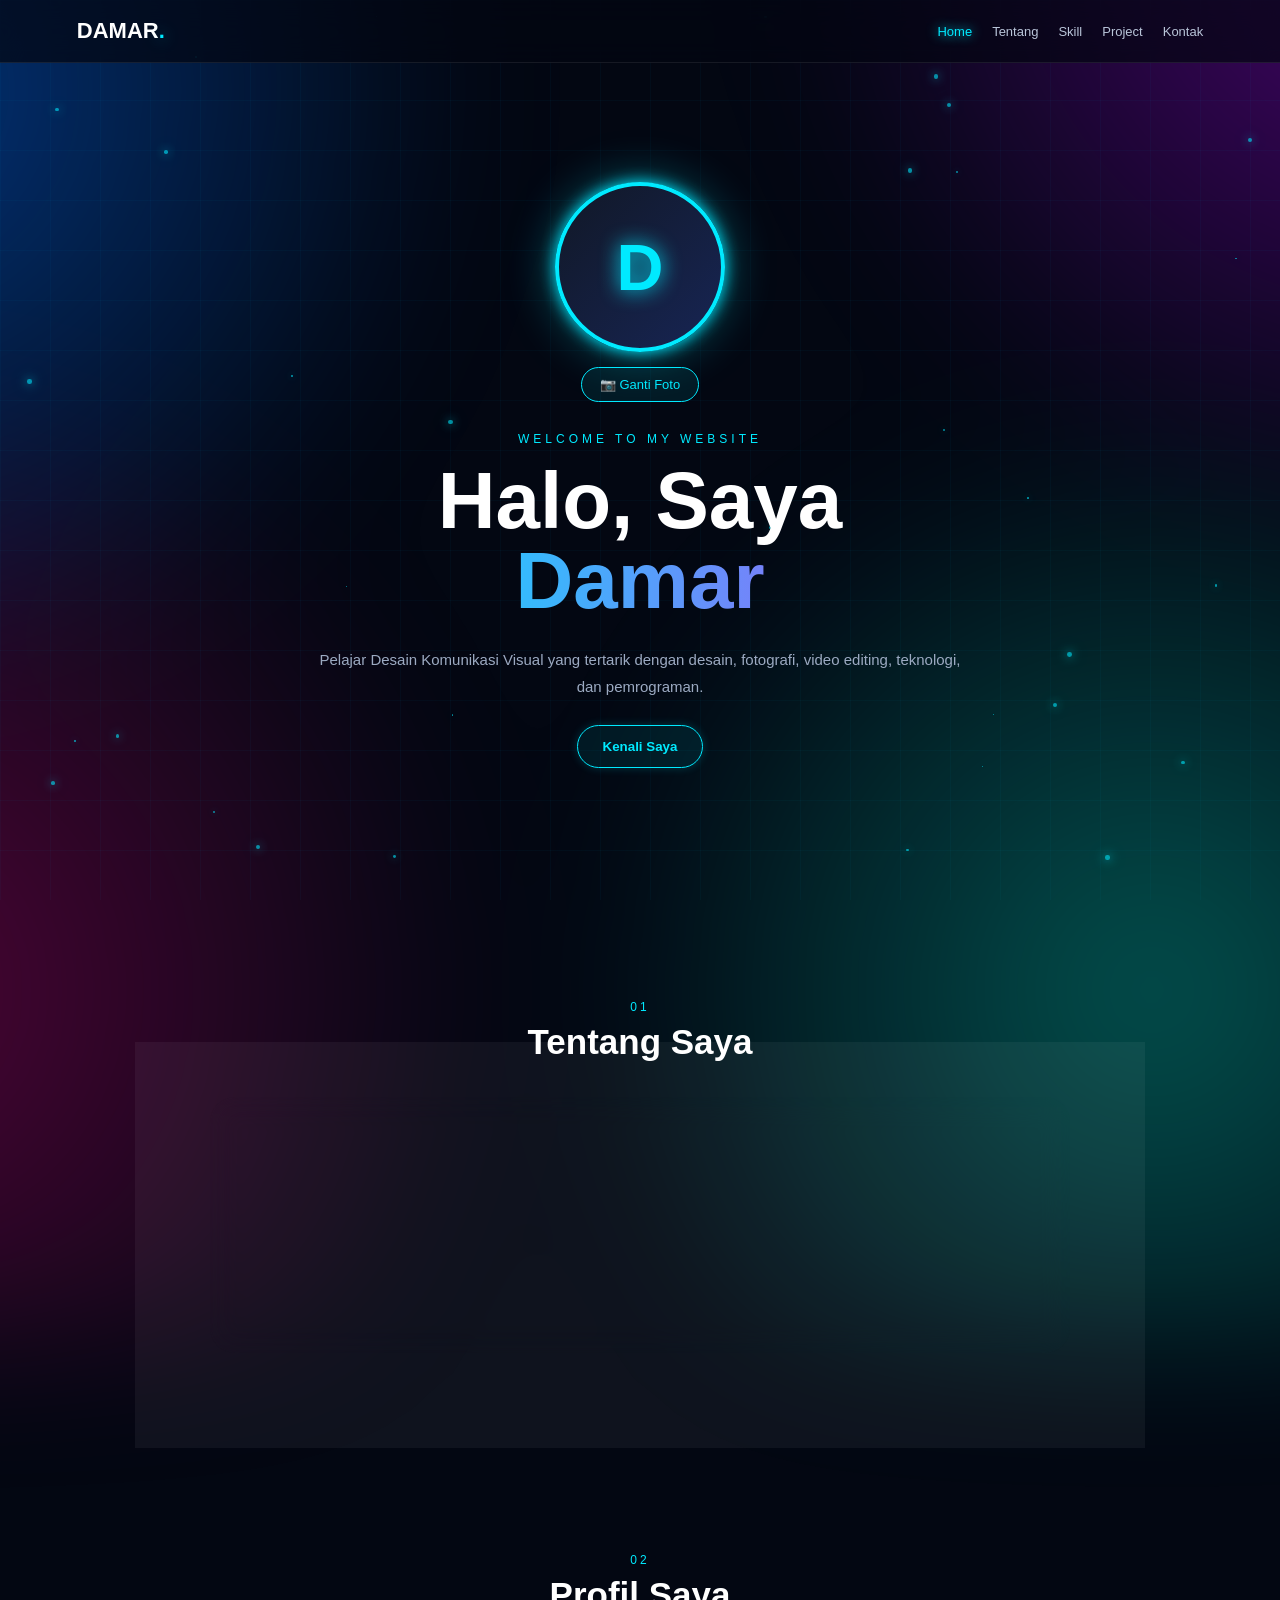
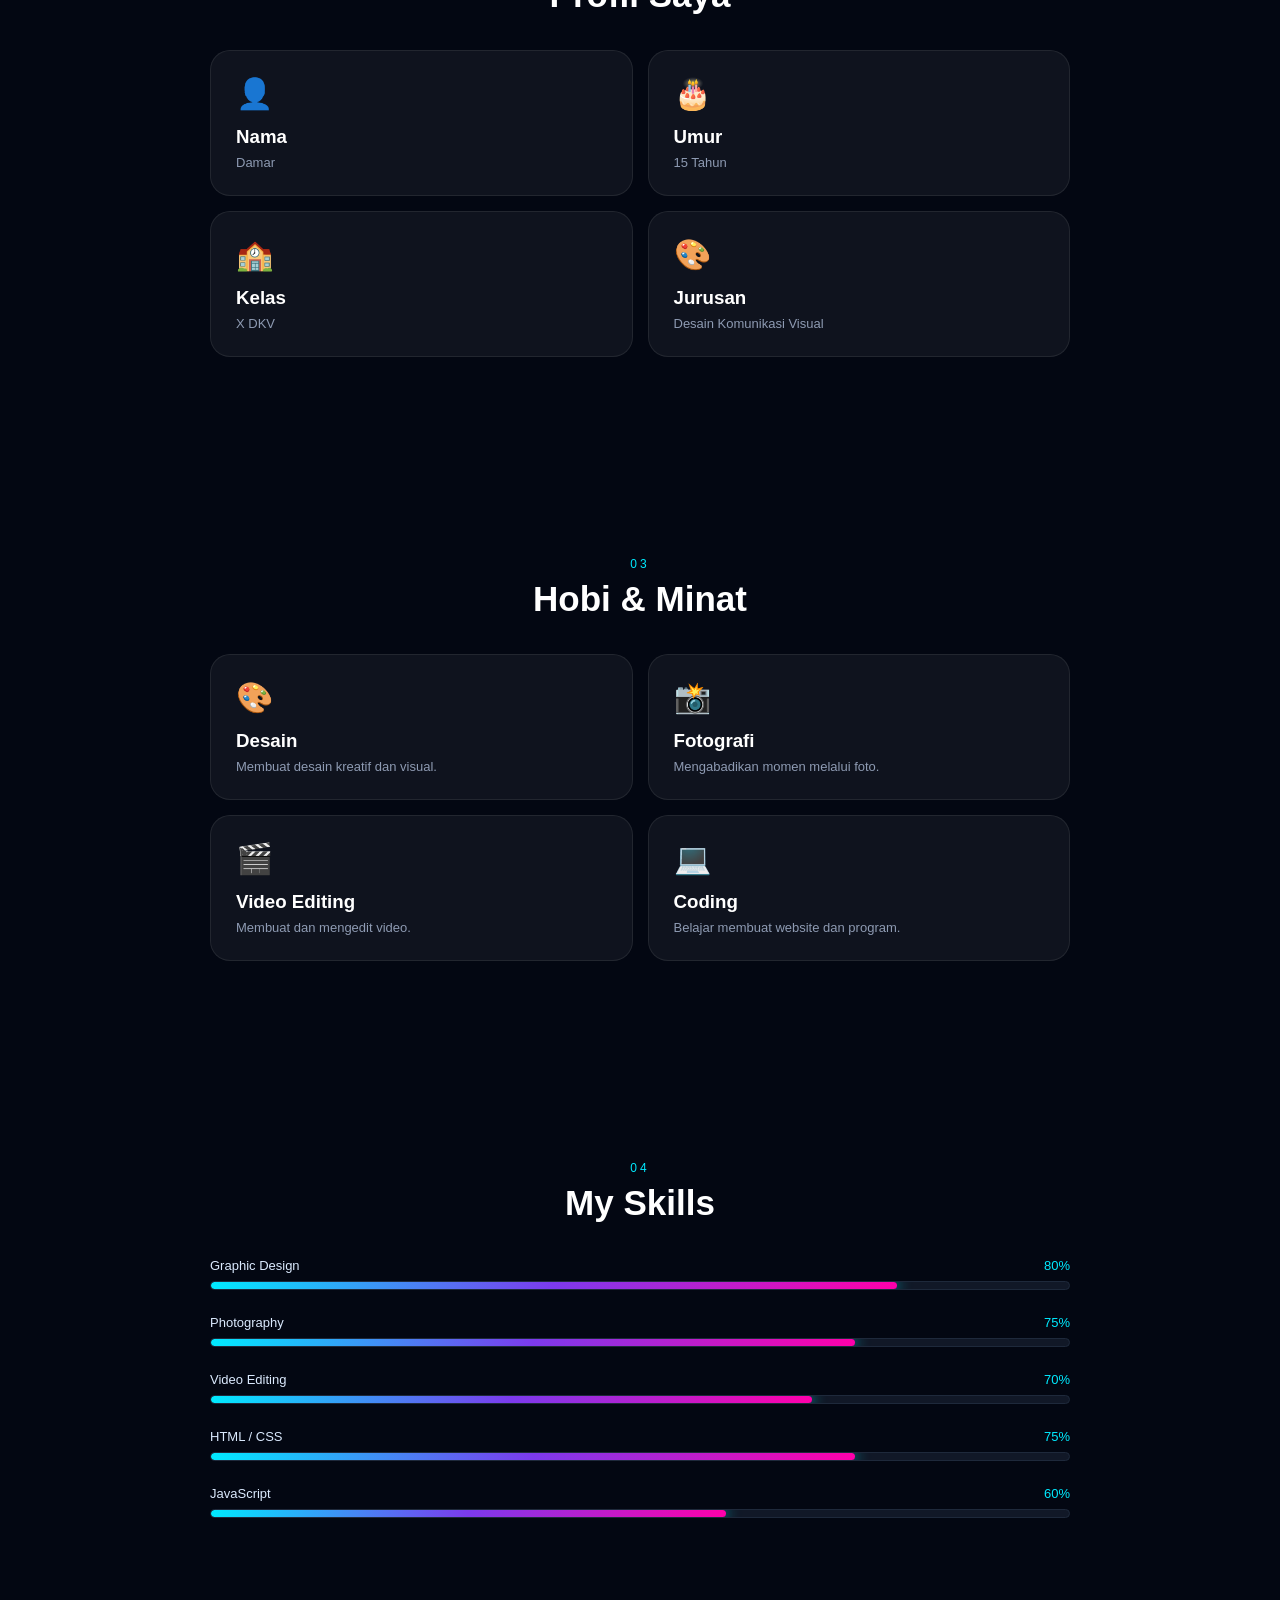
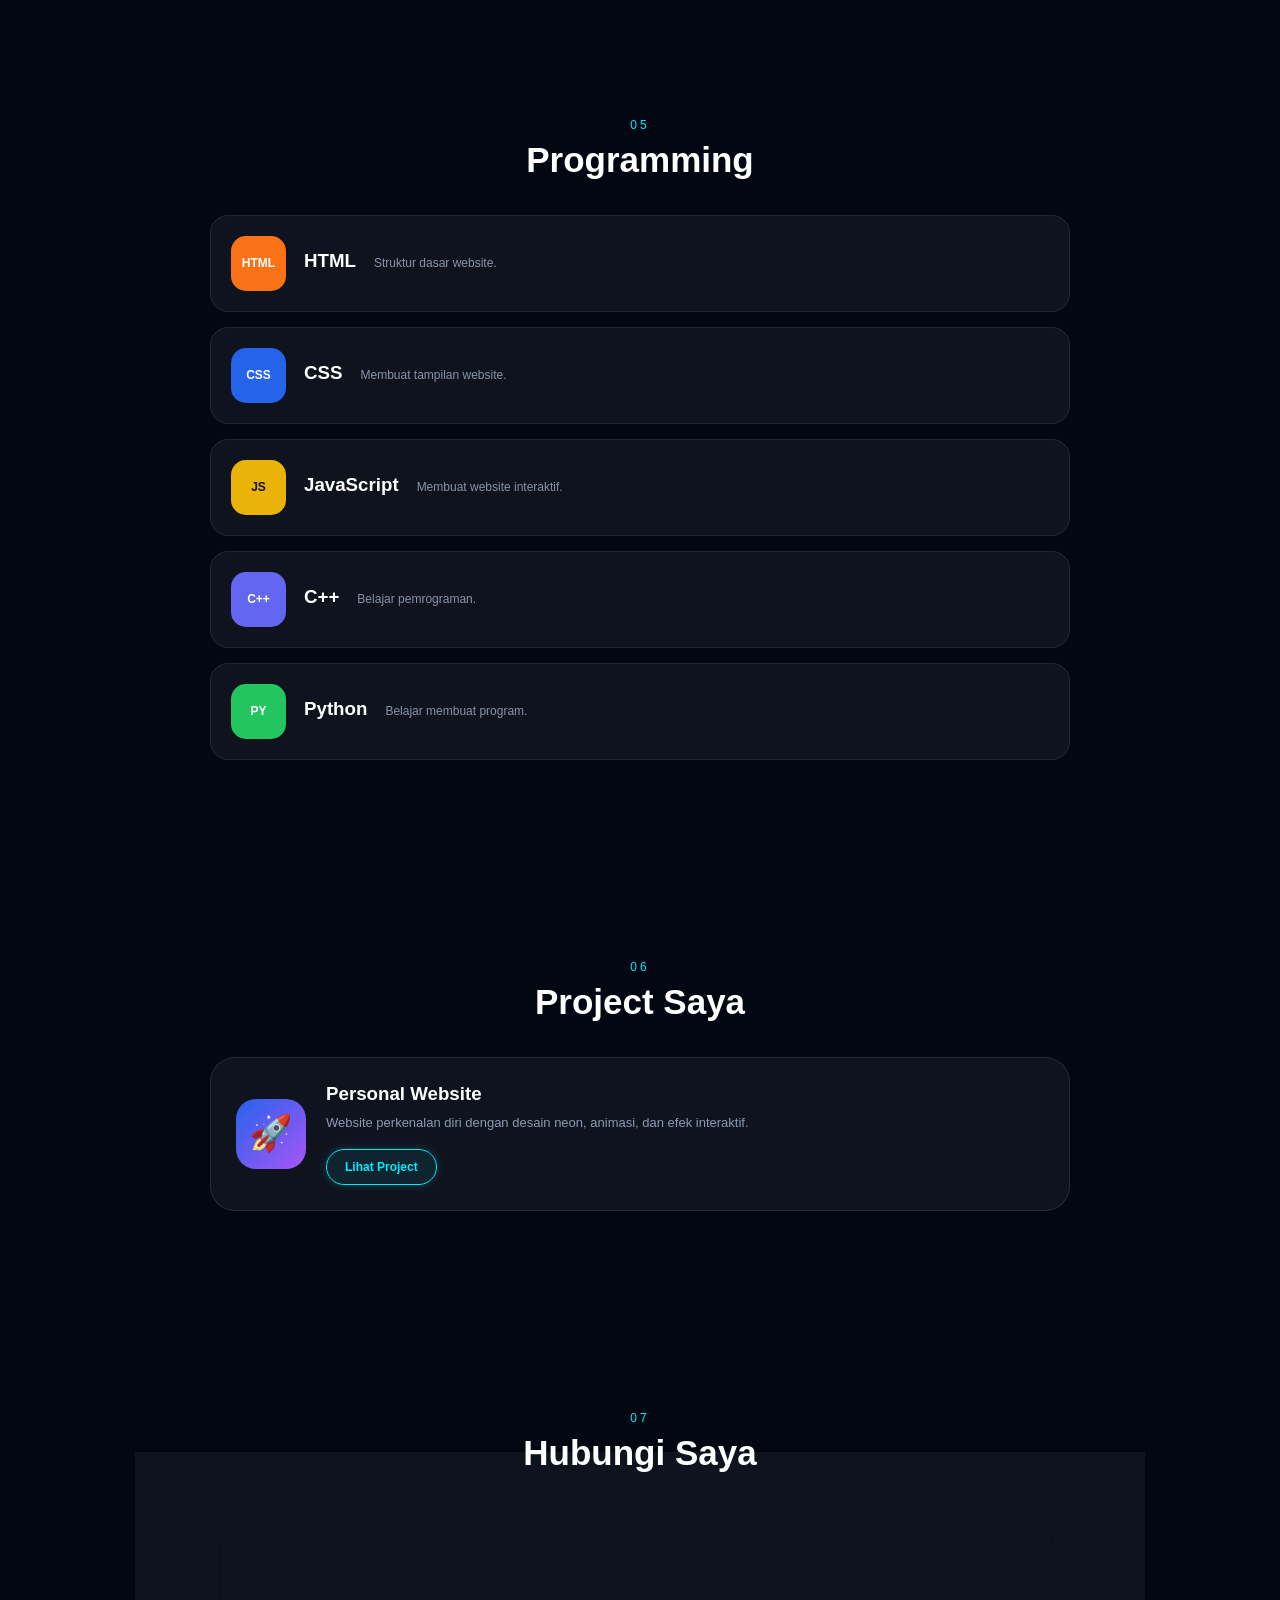
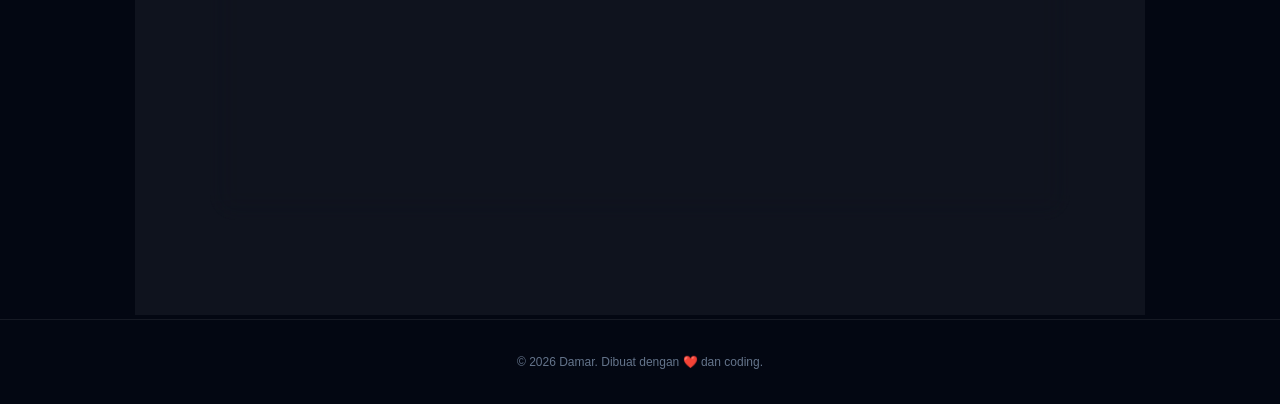
==== index.html @ 18cebc54 "Add files via upload" ====
<!DOCTYPE html>
<html lang="id">

<head>
    <meta charset="UTF-8">
    <meta name="viewport" content="width=device-width, initial-scale=1.0">

    <title>Damar | Personal Website</title>

    <link rel="stylesheet" href="style.css">
</head>

<body>

    <!-- BACKGROUND -->
    <div class="neon-bg"></div>

    <!-- NAVBAR -->
    <nav>
        <div class="logo">DAMAR<span>.</span></div>

        <div class="nav-links">
            <a href="#home">Home</a>
            <a href="#about">Tentang</a>
            <a href="#skills">Skill</a>
            <a href="#project">Project</a>
            <a href="#contact">Kontak</a>
        </div>
    </nav>


    <!-- HOME -->
    <section id="home" class="hero">

        <div class="profile-box">

            <div class="profile-photo">
                <img id="profileImage" src="" alt="Foto Profil">

                <span id="photoPlaceholder">D</span>
            </div>

            <label class="photo-button">
                📷 Ganti Foto
                <input type="file" id="photoInput" accept="image/*">
            </label>

        </div>

        <div class="hero-text">

            <p class="small-title">WELCOME TO MY WEBSITE</p>

            <h1>
                Halo, Saya
                <span>Damar</span>
            </h1>

            <p class="description">
                Pelajar Desain Komunikasi Visual yang tertarik
                dengan desain, fotografi, video editing,
                teknologi, dan pemrograman.
            </p>

            <button class="neon-button" onclick="scrollToSection('about')">
                Kenali Saya
            </button>

        </div>

    </section>


    <!-- ABOUT -->
    <section id="about" class="section">

        <div class="section-title">
            <span>01</span>
            <h2>Tentang Saya</h2>
        </div>

        <div class="glass-card">

            <h3>Siapa Saya?</h3>

            <p>
                Halo! Nama saya Damar. Saya adalah seorang pelajar
                jurusan Desain Komunikasi Visual. Saya senang
                mempelajari hal-hal baru yang berhubungan dengan
                dunia kreatif dan teknologi.
            </p>

            <p>
                Saya ingin terus mengembangkan kemampuan saya
                dalam desain grafis, fotografi, video editing,
                UI/UX, serta pemrograman.
            </p>

        </div>

    </section>


    <!-- BIODATA -->
    <section class="section">

        <div class="section-title">
            <span>02</span>
            <h2>Profil Saya</h2>
        </div>

        <div class="info-grid">

            <div class="info-card click-effect">
                <div class="icon">👤</div>
                <h3>Nama</h3>
                <p>Damar</p>
            </div>

            <div class="info-card click-effect">
                <div class="icon">🎂</div>
                <h3>Umur</h3>
                <p>15 Tahun</p>
            </div>

            <div class="info-card click-effect">
                <div class="icon">🏫</div>
                <h3>Kelas</h3>
                <p>X DKV</p>
            </div>

            <div class="info-card click-effect">
                <div class="icon">🎨</div>
                <h3>Jurusan</h3>
                <p>Desain Komunikasi Visual</p>
            </div>

        </div>

    </section>


    <!-- HOBI -->
    <section class="section">

        <div class="section-title">
            <span>03</span>
            <h2>Hobi & Minat</h2>
        </div>

        <div class="info-grid">

            <div class="info-card click-effect">
                <div class="icon">🎨</div>
                <h3>Desain</h3>
                <p>Membuat desain kreatif dan visual.</p>
            </div>

            <div class="info-card click-effect">
                <div class="icon">📸</div>
                <h3>Fotografi</h3>
                <p>Mengabadikan momen melalui foto.</p>
            </div>

            <div class="info-card click-effect">
                <div class="icon">🎬</div>
                <h3>Video Editing</h3>
                <p>Membuat dan mengedit video.</p>
            </div>

            <div class="info-card click-effect">
                <div class="icon">💻</div>
                <h3>Coding</h3>
                <p>Belajar membuat website dan program.</p>
            </div>

        </div>

    </section>


    <!-- SKILLS -->
    <section id="skills" class="section">

        <div class="section-title">
            <span>04</span>
            <h2>My Skills</h2>
        </div>

        <div class="skills">

            <div class="skill">
                <div class="skill-top">
                    <span>Graphic Design</span>
                    <span>80%</span>
                </div>

                <div class="bar">
                    <div style="width:80%"></div>
                </div>
            </div>

            <div class="skill">
                <div class="skill-top">
                    <span>Photography</span>
                    <span>75%</span>
                </div>

                <div class="bar">
                    <div style="width:75%"></div>
                </div>
            </div>

            <div class="skill">
                <div class="skill-top">
                    <span>Video Editing</span>
                    <span>70%</span>
                </div>

                <div class="bar">
                    <div style="width:70%"></div>
                </div>
            </div>

            <div class="skill">
                <div class="skill-top">
                    <span>HTML / CSS</span>
                    <span>75%</span>
                </div>

                <div class="bar">
                    <div style="width:75%"></div>
                </div>
            </div>

            <div class="skill">
                <div class="skill-top">
                    <span>JavaScript</span>
                    <span>60%</span>
                </div>

                <div class="bar">
                    <div style="width:60%"></div>
                </div>
            </div>

        </div>

    </section>


    <!-- PROGRAMMING -->
    <section class="section">

        <div class="section-title">
            <span>05</span>
            <h2>Programming</h2>
        </div>

        <div class="code-grid">

            <div class="code-card click-effect">
                <div class="code-icon html">HTML</div>
                <h3>HTML</h3>
                <p>Struktur dasar website.</p>
            </div>

            <div class="code-card click-effect">
                <div class="code-icon css">CSS</div>
                <h3>CSS</h3>
                <p>Membuat tampilan website.</p>
            </div>

            <div class="code-card click-effect">
                <div class="code-icon js">JS</div>
                <h3>JavaScript</h3>
                <p>Membuat website interaktif.</p>
            </div>

            <div class="code-card click-effect">
                <div class="code-icon cpp">C++</div>
                <h3>C++</h3>
                <p>Belajar pemrograman.</p>
            </div>

            <div class="code-card click-effect">
                <div class="code-icon py">PY</div>
                <h3>Python</h3>
                <p>Belajar membuat program.</p>
            </div>

        </div>

    </section>


    <!-- PROJECT -->
    <section id="project" class="section">

        <div class="section-title">
            <span>06</span>
            <h2>Project Saya</h2>
        </div>

        <div class="project-card click-effect">

            <div class="project-icon">
                🚀
            </div>

            <div>
                <h3>Personal Website</h3>

                <p>
                    Website perkenalan diri dengan desain
                    neon, animasi, dan efek interaktif.
                </p>

                <button class="neon-button small"
                    onclick="showMessage()">
                    Lihat Project
                </button>
            </div>

        </div>

    </section>


    <!-- KONTAK -->
    <section id="contact" class="section">

        <div class="section-title">
            <span>07</span>
            <h2>Hubungi Saya</h2>
        </div>

        <div class="glass-card contact">

            <p>📧 Email</p>
            <h3>damar@example.com</h3>

            <p>📱 Social Media</p>
            <h3>@damar</h3>

            <button class="neon-button"
                onclick="showMessage()">
                Kirim Pesan
            </button> 
           <a
    href="https://wa.me/6287769527175"
    class="contact-link"
    target="_blank"
>
    📱 Chat WhatsApp
</a>
        </div>

    </section>

    <!-- FOOTER -->
    <footer>
        <p>© 2026 Damar. Dibuat dengan ❤️ dan coding.</p>
    </footer>


    <script src="script.js"></script>

</body>
</html>
---- style.css ----
* {
    margin: 0;
    padding: 0;
    box-sizing: border-box;
}

html {
    scroll-behavior: smooth;
}

body {
    font-family: Arial, sans-serif;
    background: #030712;
    color: white;
    overflow-x: hidden;
}


/* =========================
   NEON BACKGROUND
========================= */

.neon-bg {
    position: fixed;
    inset: -50%;
    width: 200%;
    height: 200%;

    z-index: -10;

    background:
        radial-gradient(
            circle at 20% 30%,
            rgba(0, 110, 255, .45),
            transparent 25%
        ),

        radial-gradient(
            circle at 80% 20%,
            rgba(180, 0, 255, .4),
            transparent 25%
        ),

        radial-gradient(
            circle at 70% 80%,
            rgba(0, 255, 220, .3),
            transparent 25%
        ),

        radial-gradient(
            circle at 20% 80%,
            rgba(255, 0, 140, .3),
            transparent 25%
        );

    filter: blur(70px);

    animation: neonMove 15s ease-in-out infinite alternate;
}

@keyframes neonMove {

    0% {
        transform:
            translate(-5%, -5%)
            rotate(0deg)
            scale(1);
    }

    25% {
        transform:
            translate(5%, -8%)
            rotate(3deg)
            scale(1.05);
    }

    50% {
        transform:
            translate(8%, 5%)
            rotate(-3deg)
            scale(1.1);
    }

    75% {
        transform:
            translate(-5%, 8%)
            rotate(4deg)
            scale(1.05);
    }

    100% {
        transform:
            translate(-10%, -5%)
            rotate(-4deg)
            scale(1);
    }
}


/* =========================
   GRID BACKGROUND
========================= */

body::before {
    content: "";

    position: fixed;

    inset: 0;

    background-image:
        linear-gradient(
            rgba(0, 200, 255, .035) 1px,
            transparent 1px
        ),
        linear-gradient(
            90deg,
            rgba(0, 200, 255, .035) 1px,
            transparent 1px
        );

    background-size: 50px 50px;

    animation: gridMove 8s linear infinite;

    pointer-events: none;

    z-index: -5;
}

@keyframes gridMove {

    from {
        background-position: 0 0;
    }

    to {
        background-position: 50px 50px;
    }
}


/* =========================
   NAVBAR
========================= */

nav {
    position: fixed;

    top: 0;
    left: 0;

    width: 100%;

    padding: 18px 6%;

    display: flex;

    justify-content: space-between;

    align-items: center;

    background: rgba(3,7,18,.7);

    backdrop-filter: blur(15px);

    border-bottom:
        1px solid rgba(255,255,255,.08);

    z-index: 100;
}

.logo {
    font-size: 22px;

    font-weight: 800;

    color: white;
}

.logo span {
    color: #00eaff;

    text-shadow:
        0 0 15px #00eaff;
}

.nav-links {
    display: flex;

    gap: 20px;
}

.nav-links a {
    color: #b9c5d9;

    text-decoration: none;

    font-size: 13px;

    transition: .3s;
}

.nav-links a:hover {
    color: #00eaff;

    text-shadow:
        0 0 12px #00eaff;
}


/* =========================
   HERO
========================= */

.hero {
    min-height: 100vh;

    padding:
        130px 20px
        80px;

    display: flex;

    flex-direction: column;

    justify-content: center;

    align-items: center;

    text-align: center;
}

.profile-box {
    margin-bottom: 30px;
}

.profile-photo {
    width: 170px;
    height: 170px;

    border-radius: 50%;

    overflow: hidden;

    border: 4px solid #00eaff;

    display: flex;

    justify-content: center;

    align-items: center;

    background:
        linear-gradient(
            135deg,
            #111827,
            #172554
        );

    box-shadow:
        0 0 15px #00eaff,
        0 0 50px rgba(0,234,255,.4);

    animation: profileGlow 3s infinite alternate;
}

@keyframes profileGlow {

    from {
        box-shadow:
            0 0 15px #00eaff,
            0 0 40px rgba(0,234,255,.3);
    }

    to {
        box-shadow:
            0 0 30px #a855f7,
            0 0 80px rgba(168,85,247,.4);
    }
}

.profile-photo img {
    width: 100%;
    height: 100%;

    object-fit: cover;

    display: none;
}

#photoPlaceholder {
    font-size: 65px;

    font-weight: 800;

    color: #00eaff;

    text-shadow:
        0 0 20px #00eaff;
}


/* =========================
   PHOTO BUTTON
========================= */

.photo-button {
    display: inline-block;

    margin-top: 15px;

    padding: 9px 18px;

    border: 1px solid #00eaff;

    border-radius: 30px;

    color: #00eaff;

    background:
        rgba(0,234,255,.08);

    cursor: pointer;

    font-size: 13px;

    transition: .3s;
}

.photo-button:hover {
    background: #00eaff;

    color: #020617;

    box-shadow:
        0 0 25px #00eaff;
}

.photo-button input {
    display: none;
}


/* =========================
   HERO TEXT
========================= */

.small-title {
    color: #00eaff;

    font-size: 12px;

    letter-spacing: 4px;

    margin-bottom: 15px;
}

.hero h1 {
    font-size: clamp(45px, 10vw, 80px);

    line-height: 1;

    font-weight: 900;
}

.hero h1 span {
    display: block;

    background:
        linear-gradient(
            90deg,
            #00eaff,
            #a855f7,
            #ff00aa
        );

    background-size: 200%;

    -webkit-background-clip: text;

    background-clip: text;

    color: transparent;

    animation:
        gradientText 5s linear infinite;
}

@keyframes gradientText {

    0% {
        background-position: 0%;
    }

    100% {
        background-position: 200%;
    }
}

.description {
    max-width: 650px;

    margin:
        25px auto;

    color: #9caac2;

    line-height: 1.8;

    font-size: 15px;
}


/* =========================
   BUTTON
========================= */

.neon-button {
    border: 1px solid #00eaff;

    padding:
        13px 25px;

    border-radius: 30px;

    color: #00eaff;

    background:
        rgba(0,234,255,.08);

    cursor: pointer;

    font-weight: bold;

    transition: .15s;

    box-shadow:
        0 0 10px rgba(0,234,255,.2);
}

.neon-button:hover {
    background: #00eaff;

    color: #020617;

    box-shadow:
        0 0 10px #00eaff,
        0 0 30px #00eaff;

    transform: translateY(-3px);
}


/* EFEK SAAT DITEKAN */

.neon-button:active,
.click-effect:active,
.photo-button:active {
    transform: scale(.94);

    filter: brightness(1.3);
}

.small {
    margin-top: 15px;

    padding:
        10px 18px;

    font-size: 12px;
}


/* =========================
   SECTION
========================= */

.section {
    width: 100%;

    max-width: 900px;

    margin: auto;

    padding:
        100px 20px;
}

.section-title {
    text-align: center;

    margin-bottom: 35px;
}

.section-title span {
    display: block;

    color: #00eaff;

    font-size: 12px;

    letter-spacing: 3px;

    margin-bottom: 8px;
}

.section-title h2 {
    font-size: 35px;
}


/* =========================
   GLASS CARD
========================= */

.glass-card {
    padding: 30px;

    border-radius: 25px;

    background:
        rgba(255,255,255,.05);

    border:
        1px solid rgba(255,255,255,.1);

    backdrop-filter:
        blur(15px);

    box-shadow:
        0 20px 50px rgba(0,0,0,.25);

    line-height: 1.8;
}

.glass-card h3 {
    color: #00eaff;

    margin-bottom: 15px;
}

.glass-card p {
    color: #9caac2;

    margin-bottom: 15px;
}


/* =========================
   INFO GRID
========================= */

.info-grid {
    display: grid;

    grid-template-columns:
        repeat(2, 1fr);

    gap: 15px;
}

.info-card {
    padding: 25px;

    border-radius: 20px;

    background:
        rgba(255,255,255,.05);

    border:
        1px solid rgba(255,255,255,.08);

    transition: .25s;

    cursor: pointer;
}

.info-card:hover {
    transform:
        translateY(-5px);

    border-color:
        #00eaff;

    box-shadow:
        0 0 25px
        rgba(0,234,255,.15);
}

.icon {
    font-size: 30px;

    margin-bottom: 15px;
}

.info-card h3 {
    color: #fff;

    margin-bottom: 7px;
}

.info-card p {
    color: #8e9bb3;

    font-size: 13px;
}


/* =========================
   SKILLS
========================= */

.skills {
    display: flex;

    flex-direction: column;

    gap: 25px;
}

.skill-top {
    display: flex;

    justify-content: space-between;

    margin-bottom: 8px;

    color: #dbeafe;

    font-size: 13px;
}

.skill-top span:last-child {
    color: #00eaff;
}

.bar {
    height: 9px;

    background:
        #111827;

    border-radius: 20px;

    overflow: hidden;

    border:
        1px solid #1e293b;
}

.bar div {
    height: 100%;

    border-radius: 20px;

    background:
        linear-gradient(
            90deg,
            #00eaff,
            #7c3aed,
            #ff00aa
        );

    box-shadow:
        0 0 15px #00eaff;
}


/* =========================
   PROGRAMMING
========================= */

.code-grid {
    display: flex;

    flex-direction: column;

    gap: 15px;
}

.code-card {
    display: flex;

    align-items: center;

    gap: 18px;

    padding: 20px;

    border-radius: 18px;

    background:
        rgba(255,255,255,.05);

    border:
        1px solid rgba(255,255,255,.08);

    cursor: pointer;

    transition: .2s;
}

.code-card:hover {
    border-color:
        #a855f7;

    box-shadow:
        0 0 25px
        rgba(168,85,247,.15);
}

.code-icon {
    min-width: 55px;

    height: 55px;

    border-radius: 15px;

    display: flex;

    justify-content: center;

    align-items: center;

    font-weight: 900;

    font-size: 12px;
}

.html {
    background: #f97316;
}

.css {
    background: #2563eb;
}

.js {
    background: #eab308;
    color: #111;
}

.cpp {
    background: #6366f1;
}

.py {
    background: #22c55e;
}

.code-card h3 {
    margin-bottom: 5px;
}

.code-card p {
    color: #8794aa;

    font-size: 12px;
}


/* =========================
   PROJECT
========================= */

.project-card {
    display: flex;

    align-items: center;

    gap: 20px;

    padding: 25px;

    border-radius: 25px;

    background:
        rgba(255,255,255,.05);

    border:
        1px solid rgba(255,255,255,.1);

    cursor: pointer;

    transition: .2s;
}

.project-card:hover {
    border-color: #ff00aa;

    box-shadow:
        0 0 30px
        rgba(255,0,170,.15);
}

.project-icon {
    width: 70px;

    height: 70px;

    border-radius: 20px;

    display: flex;

    justify-content: center;

    align-items: center;

    font-size: 35px;

    background:
        linear-gradient(
            135deg,
            #2563eb,
            #a855f7
        );
}

.project-card p {
    color: #8e9bb3;

    margin-top: 8px;

    font-size: 13px;

    line-height: 1.6;
}


/* =========================
   CONTACT
========================= */

.contact {
    text-align: center;
}

.contact p {
    margin-top: 15px;

    margin-bottom: 5px;
}

.contact h3 {
    color: #00eaff;
}


/* =========================
   FOOTER
========================= */

footer {
    text-align: center;

    padding: 35px 20px;

    border-top:
        1px solid rgba(255,255,255,.08);

    color: #64748b;

    font-size: 12px;
}


/* =========================
   MOBILE
========================= */

@media (max-width: 600px) {

    nav {
        justify-content: center;
    }

    .nav-links {
        display: none;
    }

    .hero {
        padding-top: 120px;
    }

    .info-grid {
        grid-template-columns: 1fr;
    }

    .section {
        padding:
            80px 18px;
    }

    .project-card {
        flex-direction: column;

        text-align: center;
    }

}
/* =========================
   RIPPLE CLICK EFFECT
========================= */

.click-ripple {
    position: fixed;

    width: 10px;
    height: 10px;

    border-radius: 50%;

    background: #00eaff;

    box-shadow:
        0 0 10px #00eaff,
        0 0 30px #00eaff,
        0 0 60px #a855f7;

    pointer-events: none;

    transform:
        translate(-50%, -50%)
        scale(1);

    animation:
        ripple .6s ease-out forwards;

    z-index: 9999;
}

@keyframes ripple {

    to {
        transform:
            translate(-50%, -50%)
            scale(8);

        opacity: 0;
    }
}
/* =========================
   ADVANCED JS EFFECTS
========================= */

.reveal {
    opacity: 0;

    transform:
        translateY(40px);

    transition:
        opacity .8s ease,
        transform .8s ease;
}

.reveal.show {
    opacity: 1;

    transform:
        translateY(0);
}


/* CARD PRESS */

.pressed {
    transform:
        scale(.94) !important;

    filter:
        brightness(1.25);

    transition:
        transform .1s;
}


/* TOAST */

.toast {
    position: fixed;

    left: 50%;

    bottom: 30px;

    transform:
        translate(-50%, 100px);

    padding:
        12px 20px;

    border-radius: 30px;

    background:
        rgba(10,20,40,.9);

    border:
        1px solid #00eaff;

    color: white;

    box-shadow:
        0 0 20px
        rgba(0,234,255,.4);

    z-index: 99999;

    opacity: 0;

    transition:
        .35s ease;

    font-size: 13px;

    backdrop-filter:
        blur(10px);
}

.toast-show {
    opacity: 1;

    transform:
        translate(-50%, 0);
}


/* BACK TO TOP */

.back-top {
    position: fixed;

    right: 20px;

    bottom: 25px;

    width: 45px;

    height: 45px;

    border-radius: 50%;

    border: 1px solid #00eaff;

    background:
        rgba(0,20,40,.8);

    color: #00eaff;

    font-size: 22px;

    cursor: pointer;

    opacity: 0;

    pointer-events: none;

    transform:
        translateY(20px);

    transition: .3s;

    z-index: 999;
}

.back-top.active {
    opacity: 1;

    pointer-events: auto;

    transform:
        translateY(0);

    box-shadow:
        0 0 20px
        rgba(0,234,255,.4);
}


/* PARTICLES */

.particles {
    position: fixed;

    inset: 0;

    pointer-events: none;

    z-index: -1;

    overflow: hidden;
}

.particle {
    position: absolute;

    border-radius: 50%;

    background: #00eaff;

    box-shadow:
        0 0 8px #00eaff,
        0 0 20px #00eaff;

    opacity: .6;

    animation:
        particleFloat
        linear infinite;
}

@keyframes particleFloat {

    0% {
        transform:
            translateY(100vh)
            translateX(0);

        opacity: 0;
    }

    20% {
        opacity: .7;
    }

    80% {
        opacity: .7;
    }

    100% {
        transform:
            translateY(-20vh)
            translateX(80px);

        opacity: 0;
    }
}


/* NAV ACTIVE */

.nav-links a.active {
    color: #00eaff;

    text-shadow:
        0 0 12px #00eaff;
}


/* MOUSE GLOW */

body::after {
    content: "";

    position: fixed;

    width: 250px;

    height: 250px;

    left: var(--mouse-x, -300px);

    top: var(--mouse-y, -300px);

    transform:
        translate(-50%, -50%);

    background:
        radial-gradient(
            circle,
            rgba(0,234,255,.08),
            transparent 70%
        );

    pointer-events: none;

    z-index: 9998;
}


/* MOBILE */

@media (max-width: 700px) {

    .particle {
        opacity: .35;
    }

    .back-top {
        right: 15px;

        bottom: 15px;

        width: 42px;

        height: 42px;
    }

}
.contact-item {
    display: flex;
    align-items: center;
    gap: 15px;

    padding: 18px;
    margin: 12px 0;

    border-radius: 18px;

    background: rgba(255,255,255,0.05);

    border: 1px solid rgba(0,234,255,0.15);

    transition: .3s;
}

.contact-item:hover {
    border-color: #00eaff;

    box-shadow:
        0 0 20px rgba(0,234,255,0.25);

    transform: translateY(-3px);
}

.contact-item > span {
    font-size: 28px;
}

.contact-item p {
    margin: 0 0 5px;
    color: #8fa0b8;
}

.contact-item h3 {
    margin: 0;
    color: #00eaff;
}

.contact-link {
    display: inline-block;

    margin-top: 15px;

    padding: 12px 22px;

    border-radius: 30px;

    text-decoration: none;

    color: #00eaff;

    border: 1px solid #00eaff;

    background: rgba(0,234,255,0.08);

    transition: .3s;
}

.contact-link:hover {
    background: #00eaff;
    color: #020617;

    box-shadow:
        0 0 25px #00eaff;
}

.contact-link:active {
    transform: scale(.93);
}
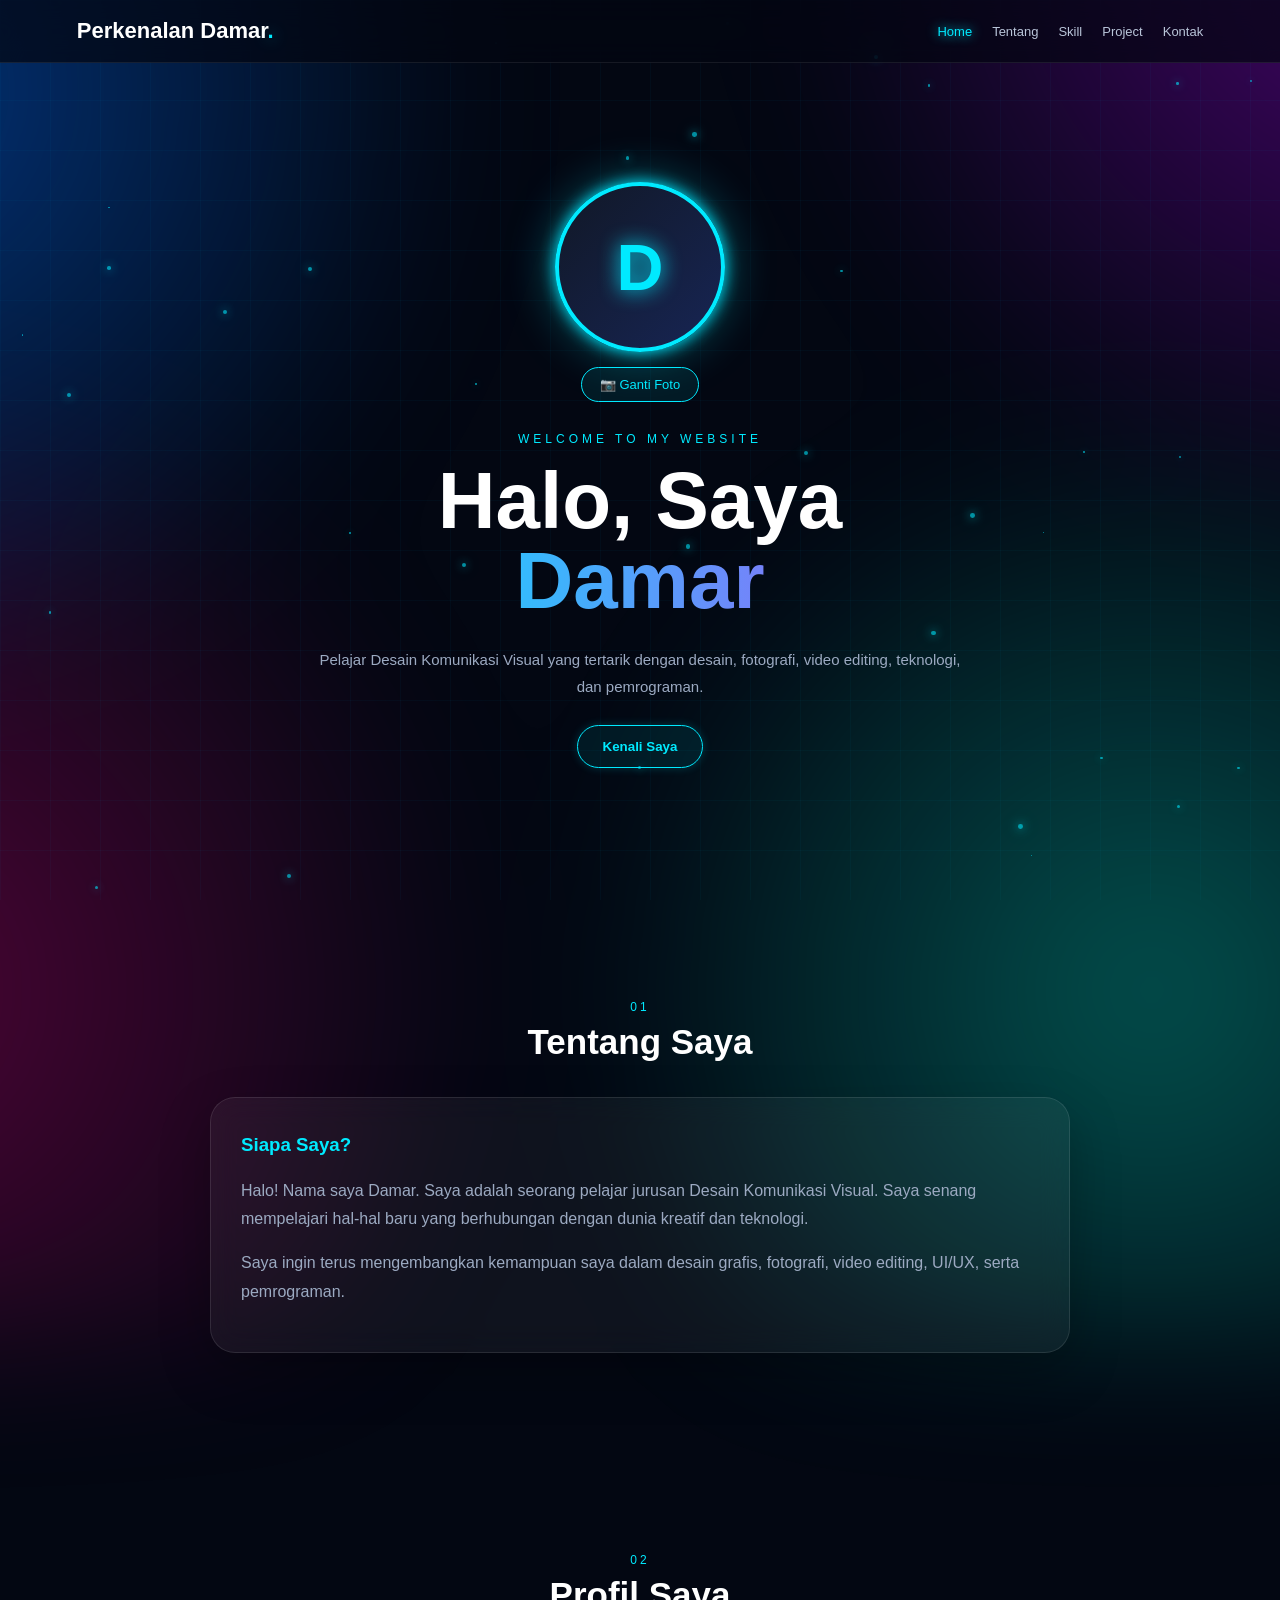
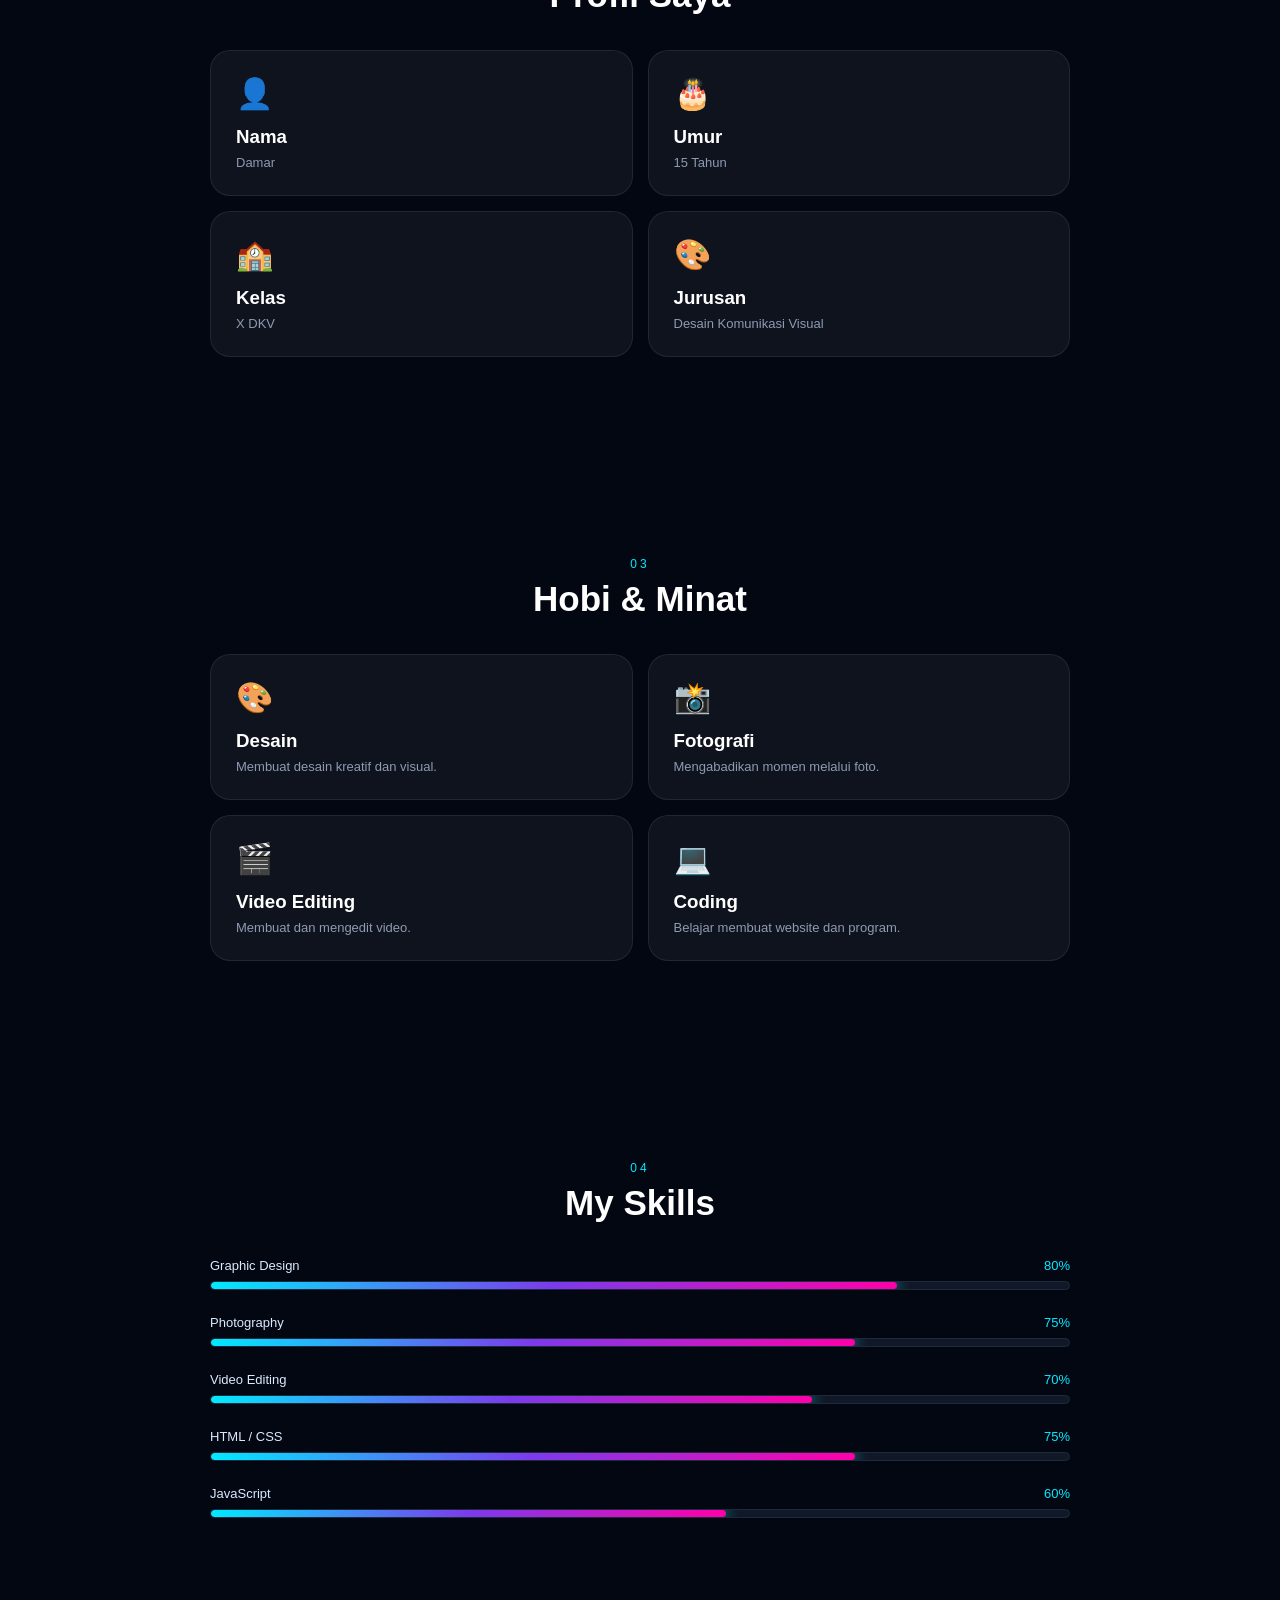
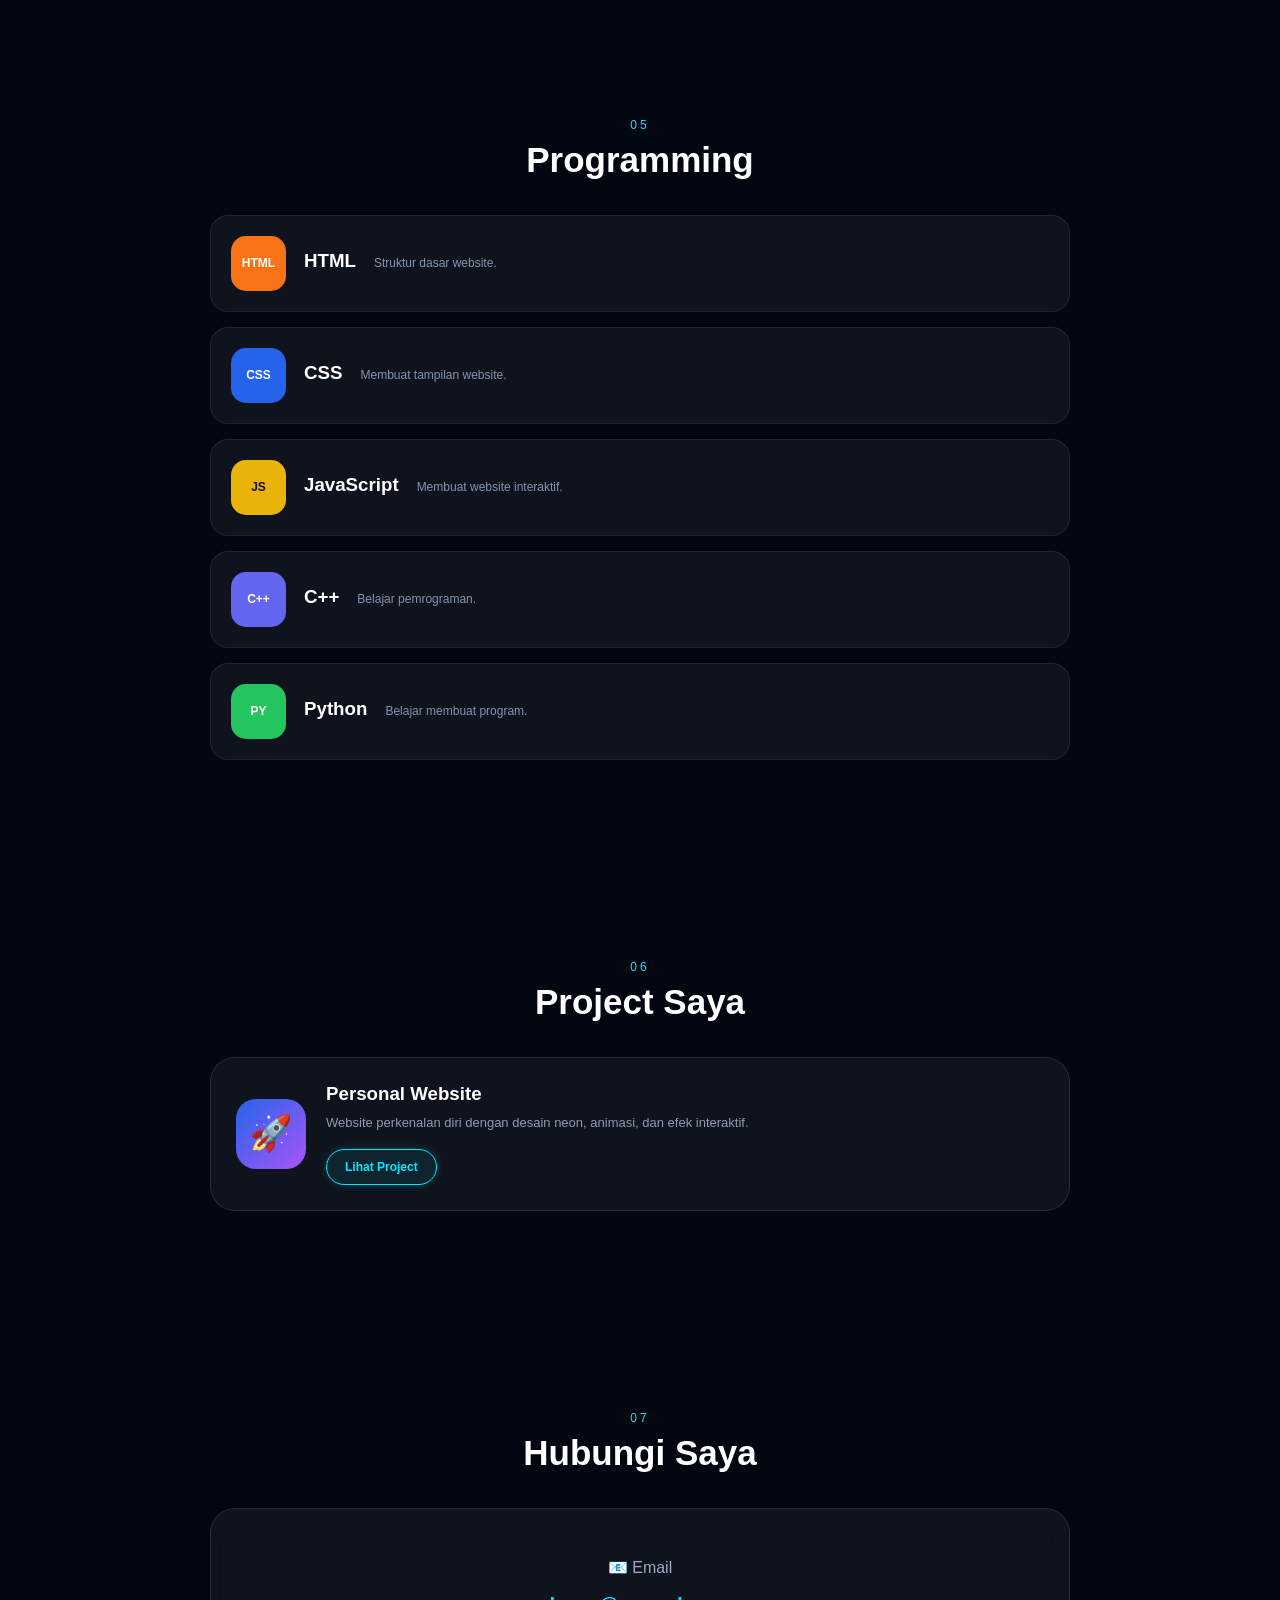
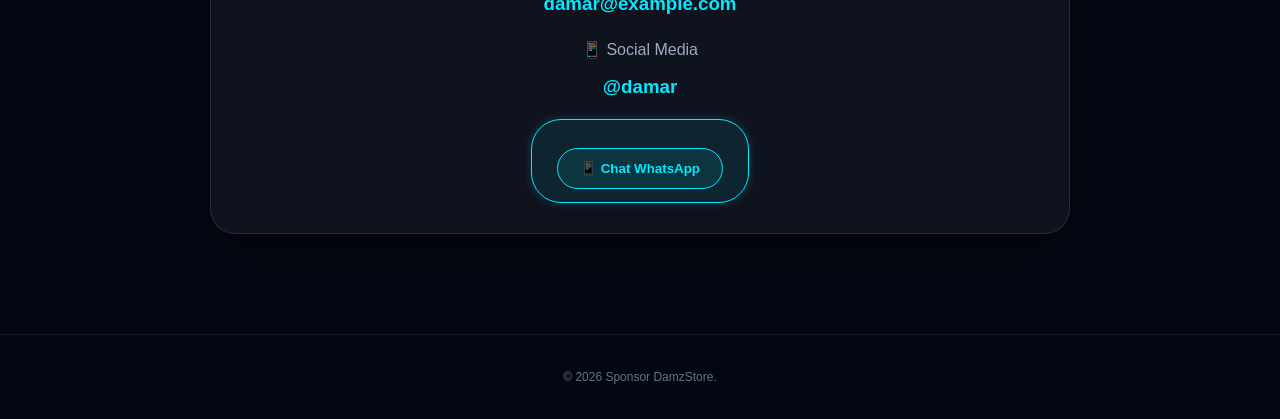
==== commit 605c677a: "Update index.html" ====
--- a/index.html
+++ b/index.html
@@ -17,7 +17,7 @@
 
     <!-- NAVBAR -->
     <nav>
-        <div class="logo">DAMAR<span>.</span></div>
+        <div class="logo">Perkenalan Damar<span>.</span></div>
 
         <div class="nav-links">
             <a href="#home">Home</a>
@@ -344,9 +344,7 @@
             <h3>@damar</h3>
 
             <button class="neon-button"
-                onclick="showMessage()">
-                Kirim Pesan
-            </button> 
+                onclick="showMessage()"> 
            <a
     href="https://wa.me/6287769527175"
     class="contact-link"
@@ -360,11 +358,11 @@
 
     <!-- FOOTER -->
     <footer>
-        <p>© 2026 Damar. Dibuat dengan ❤️ dan coding.</p>
+        <p>© 2026 Sponsor DamzStore.</p>
     </footer>
 
 
     <script src="script.js"></script>
 
 </body>
-</html>+</html>
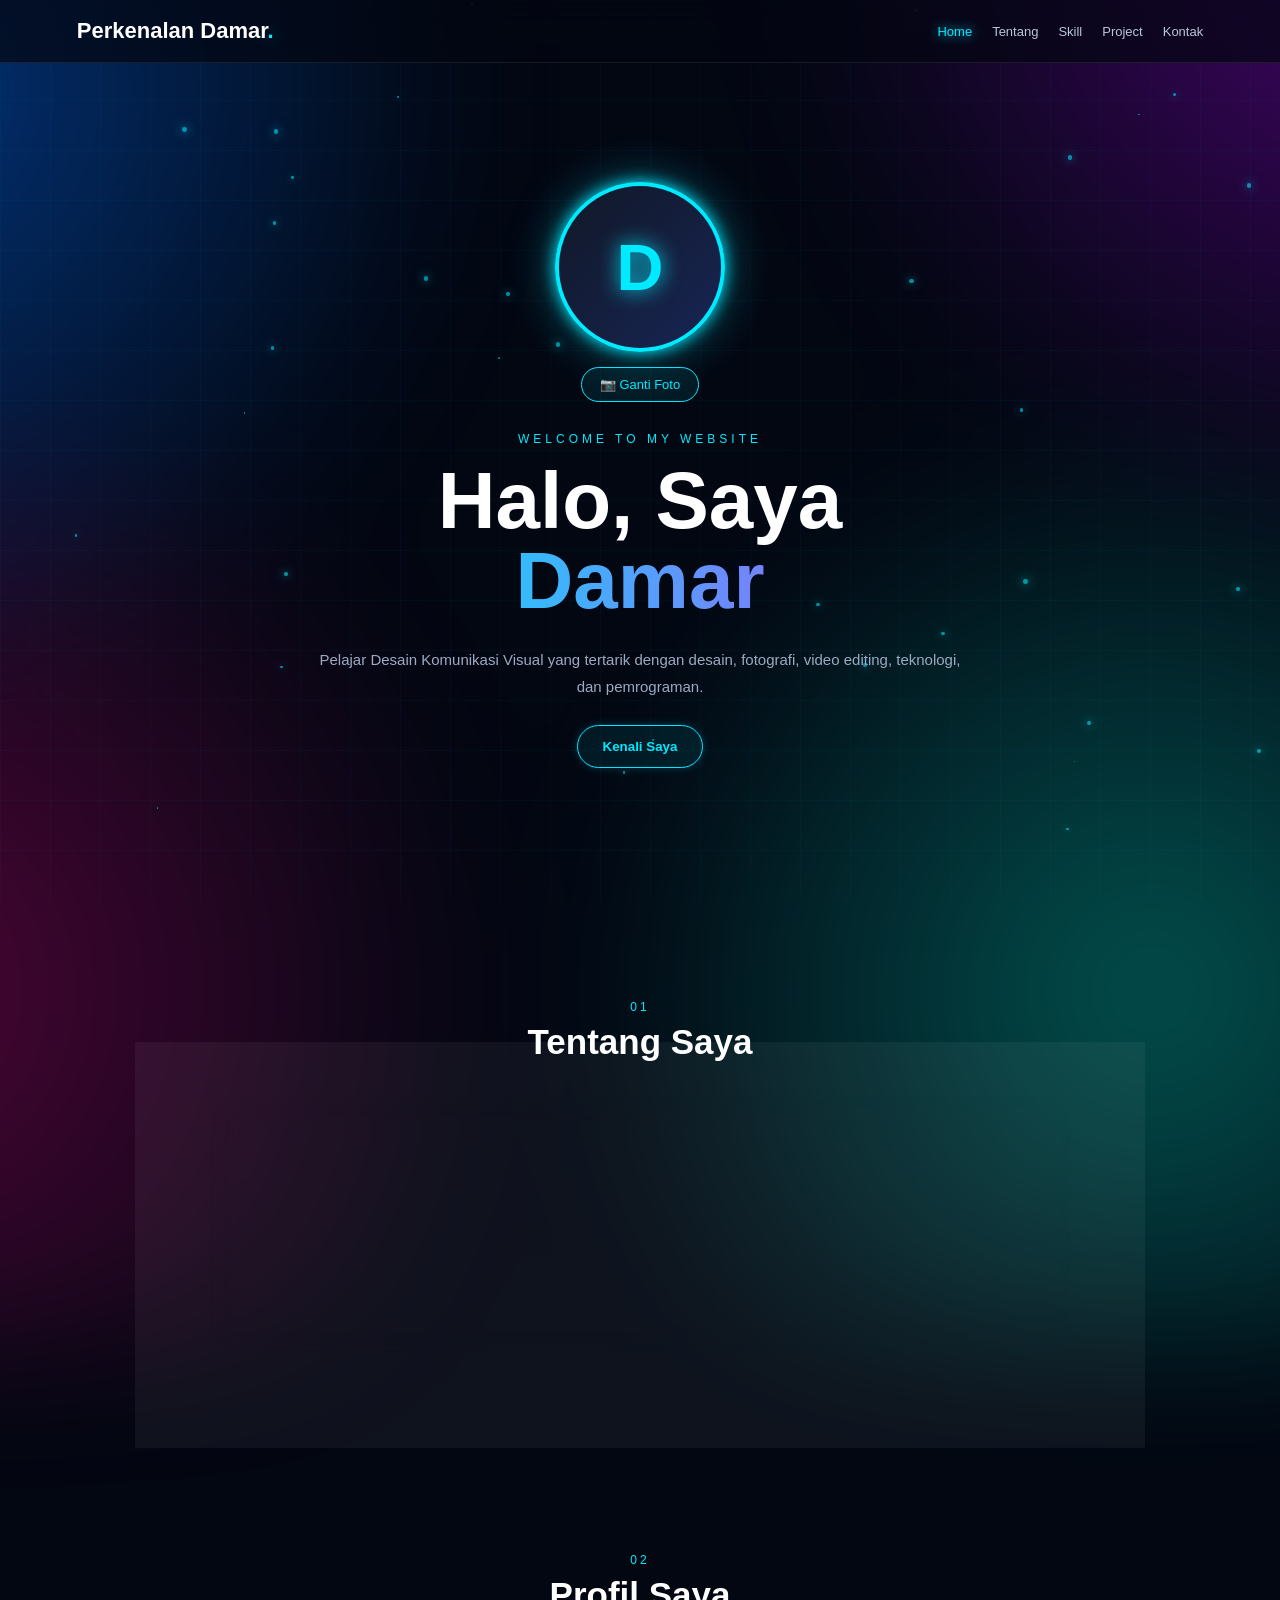
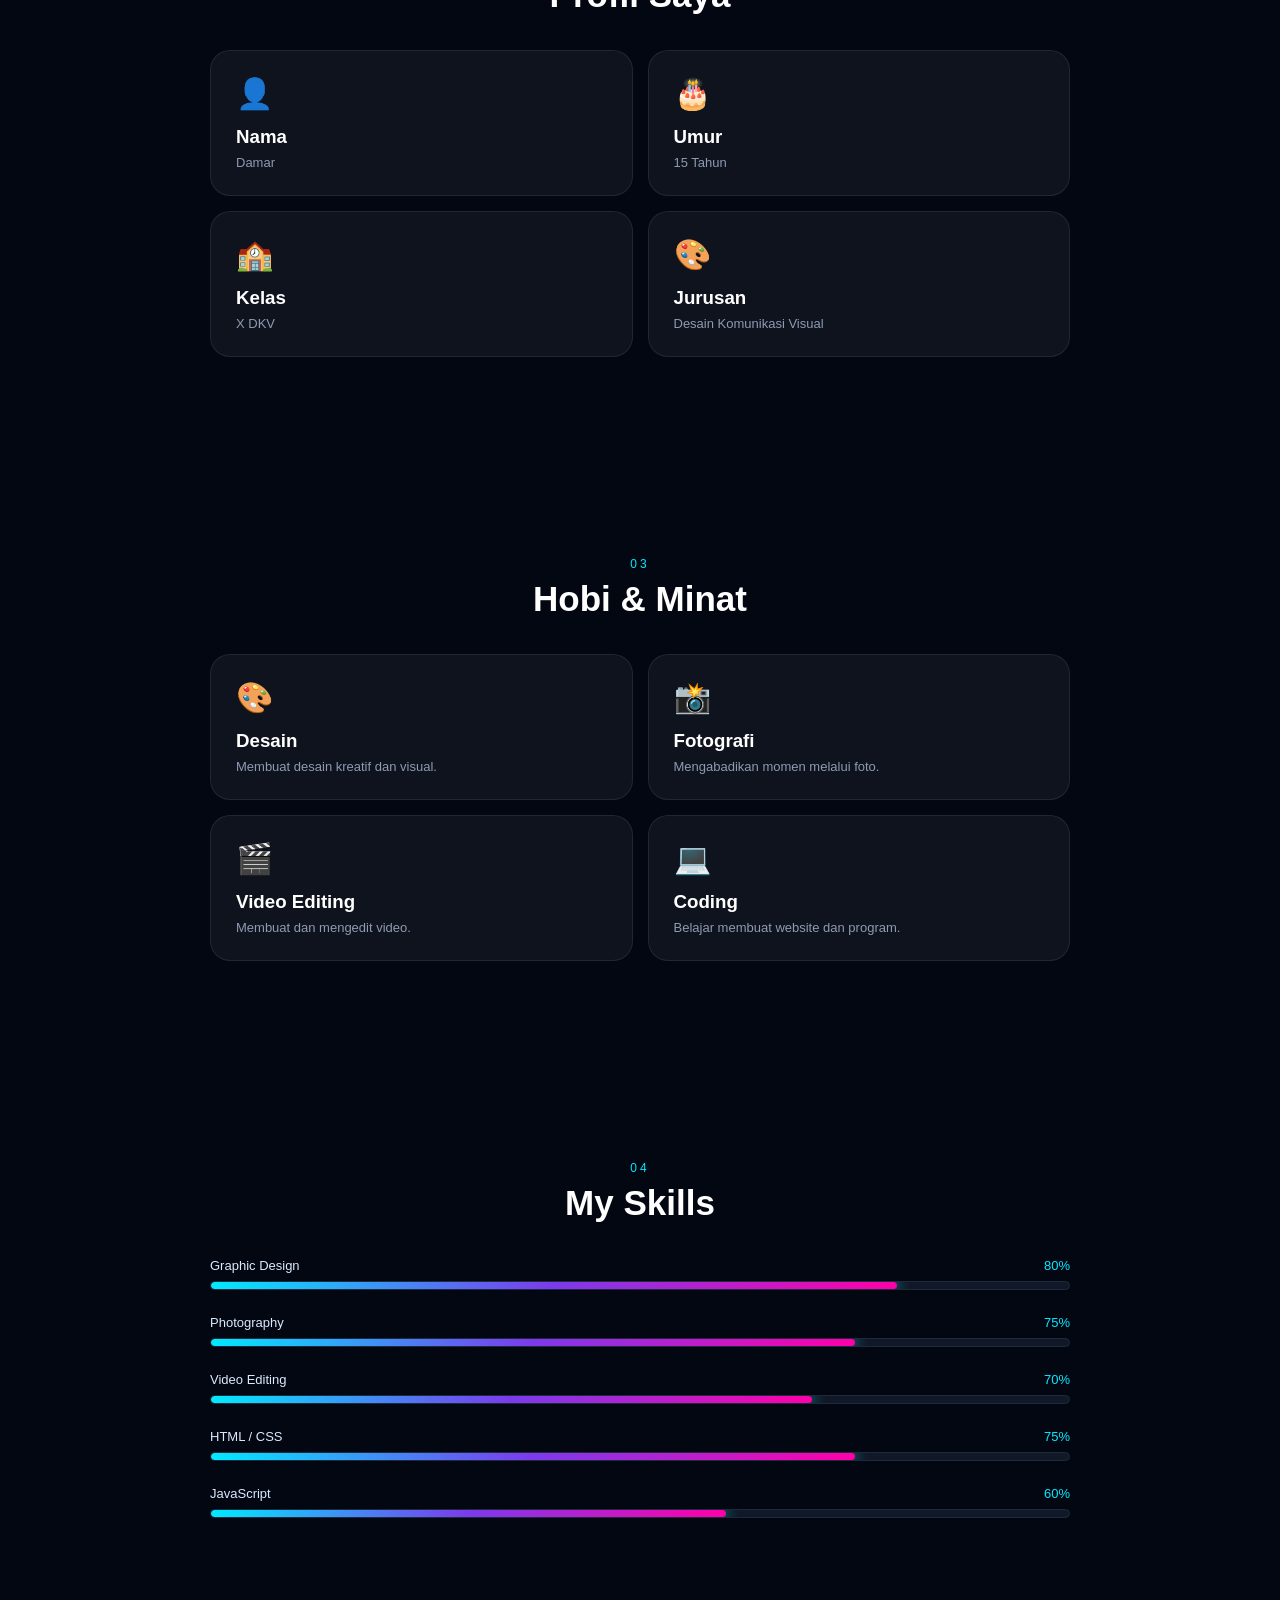
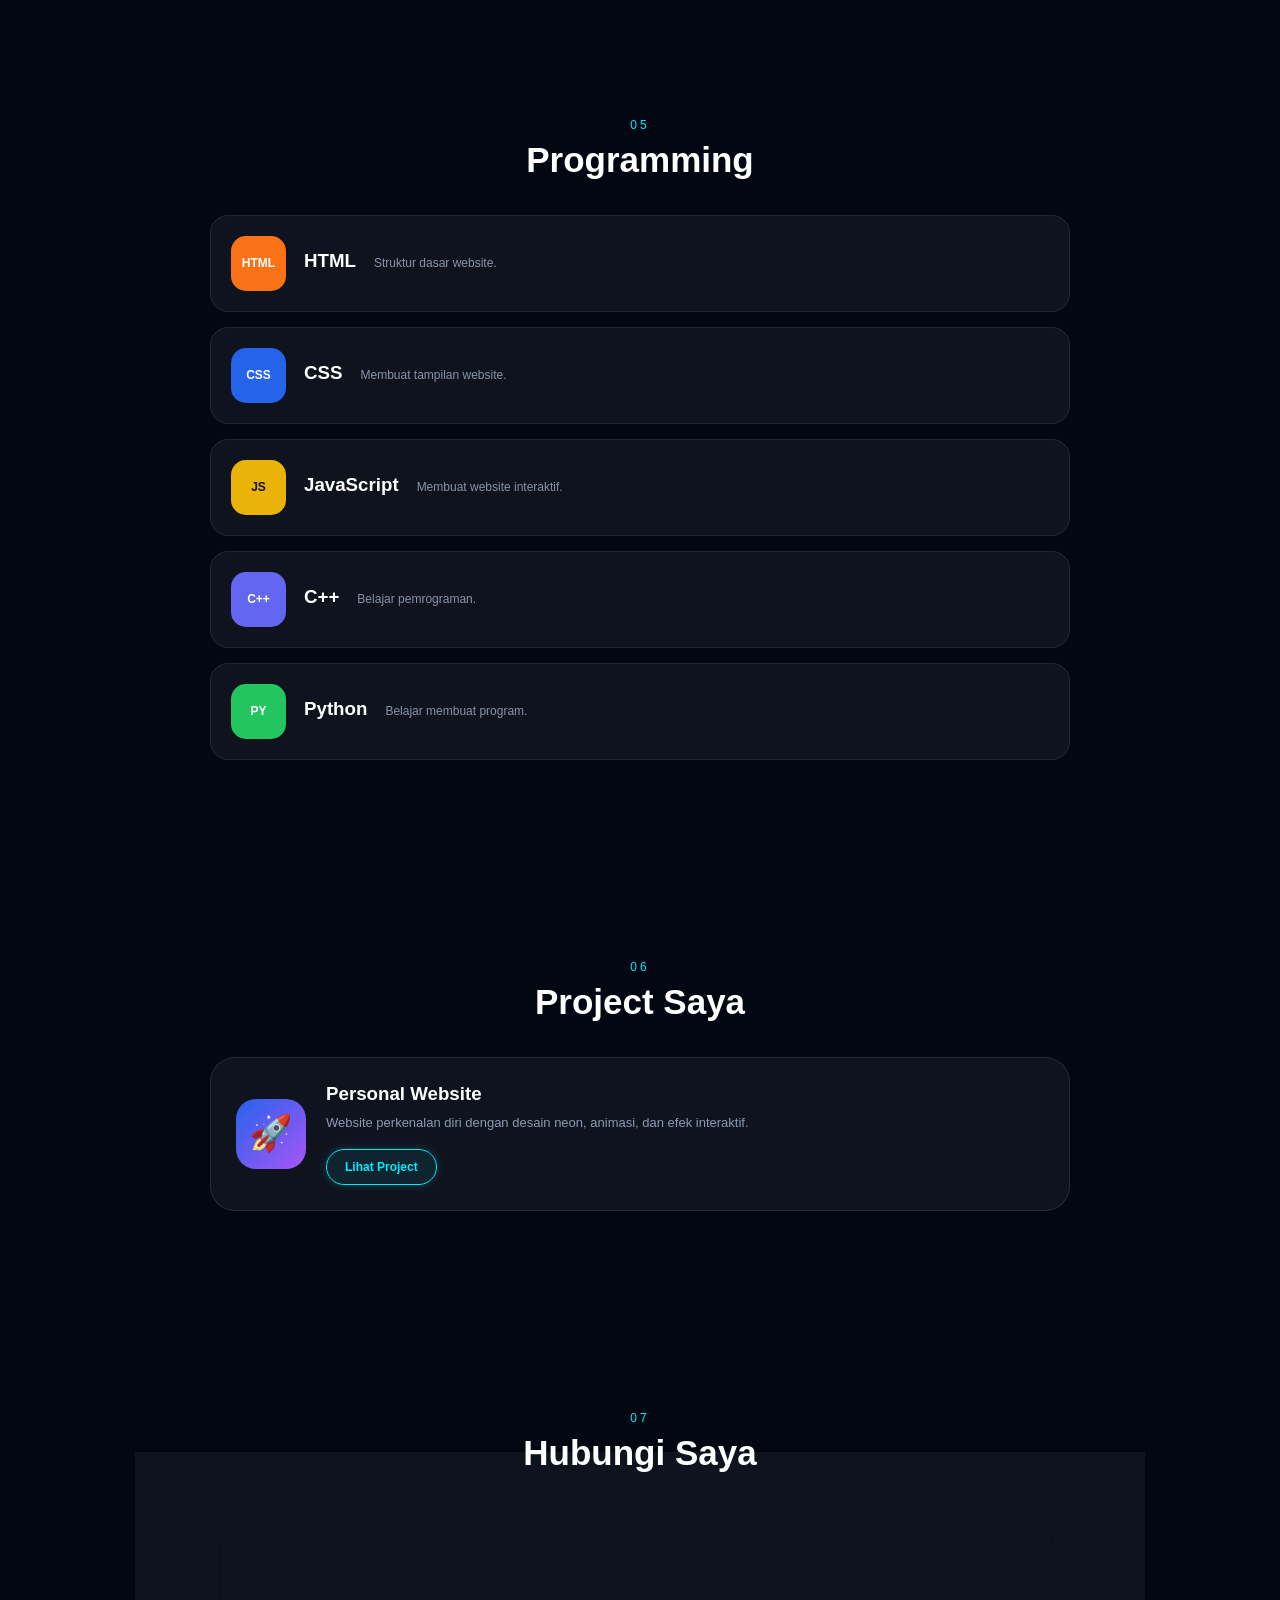
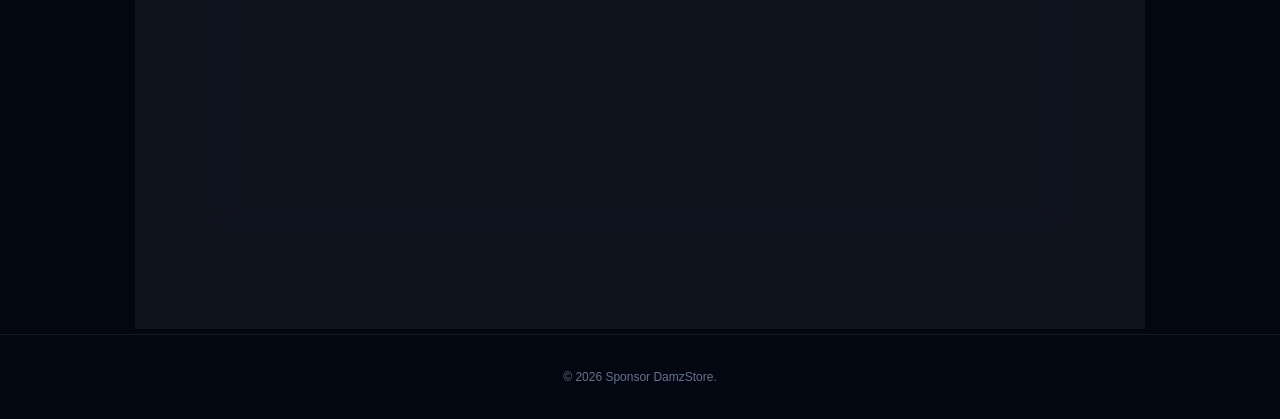
==== commit 08bc3cdb: "Update index.html" ====
--- a/index.html
+++ b/index.html
@@ -338,7 +338,7 @@
         <div class="glass-card contact">
 
             <p>📧 Email</p>
-            <h3>damar@example.com</h3>
+            <h3>jusepocanner@gmail.com</h3>
 
             <p>📱 Social Media</p>
             <h3>@damar</h3>
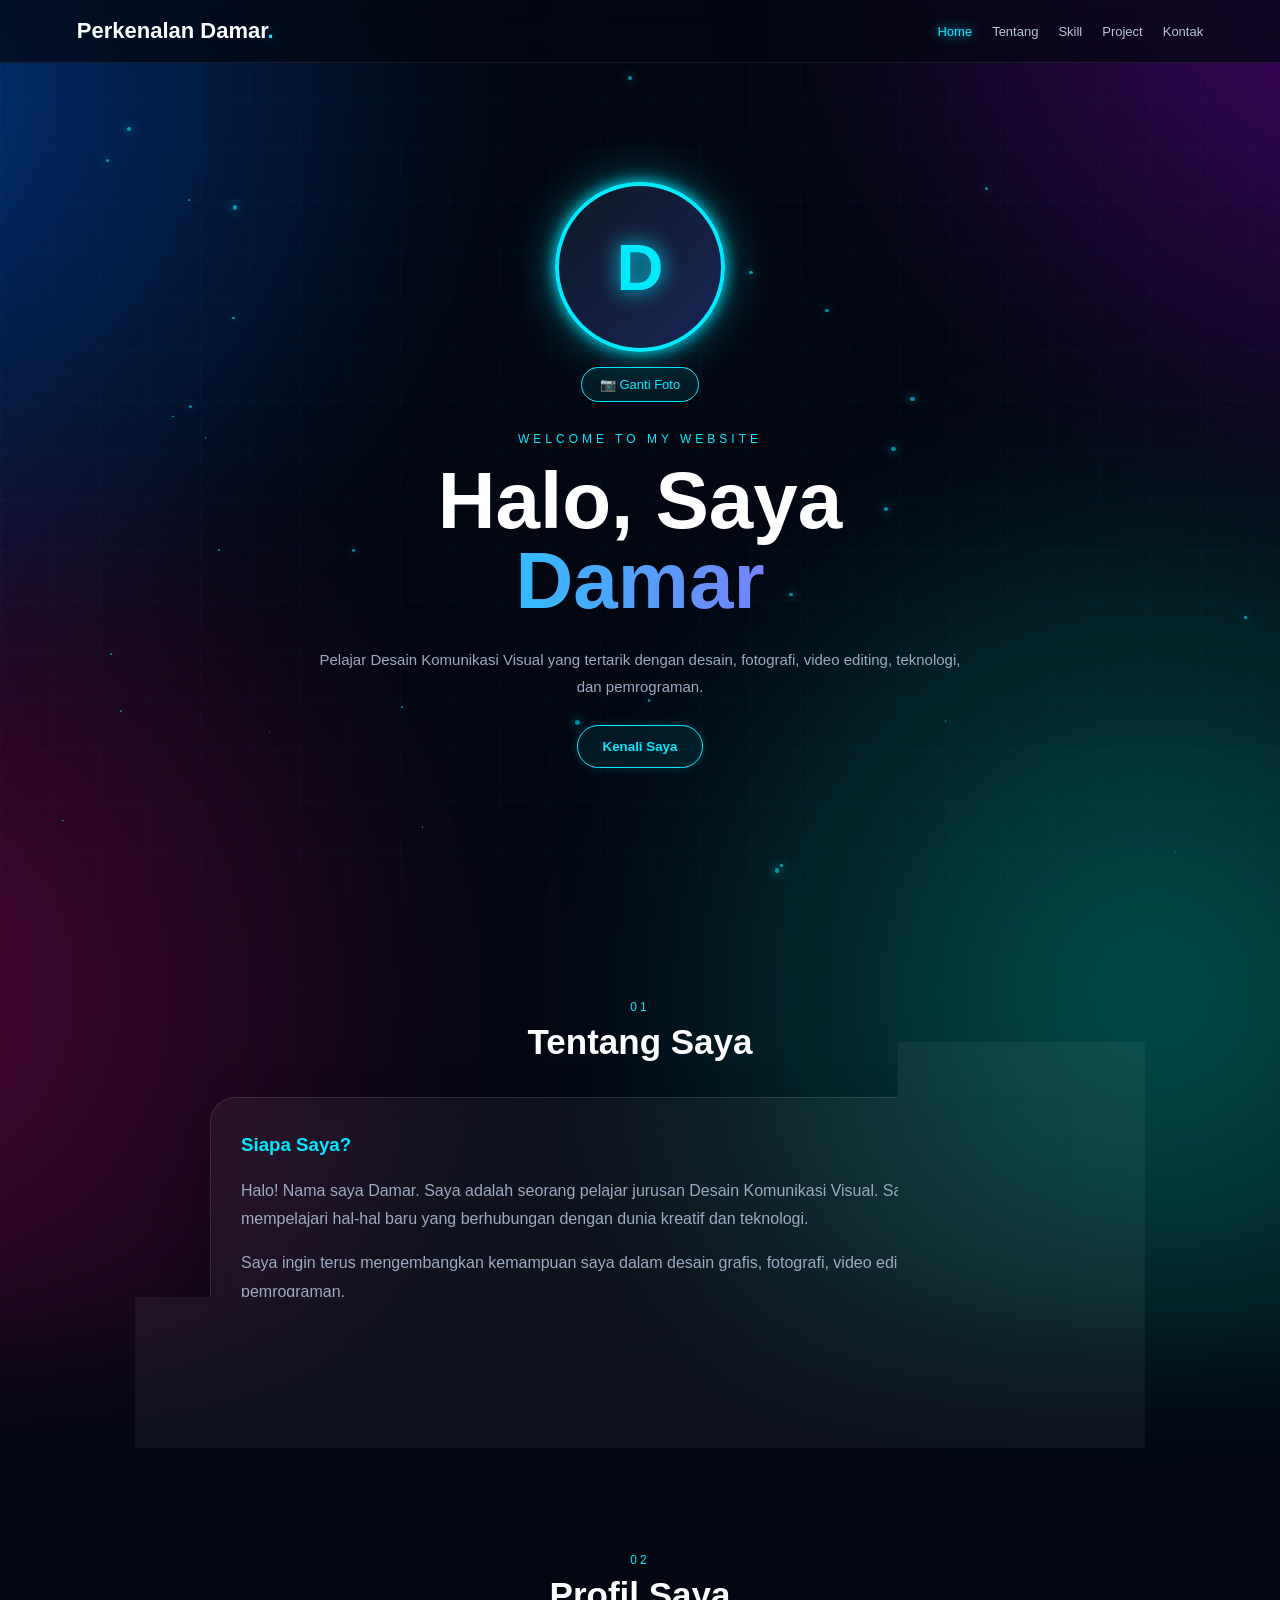
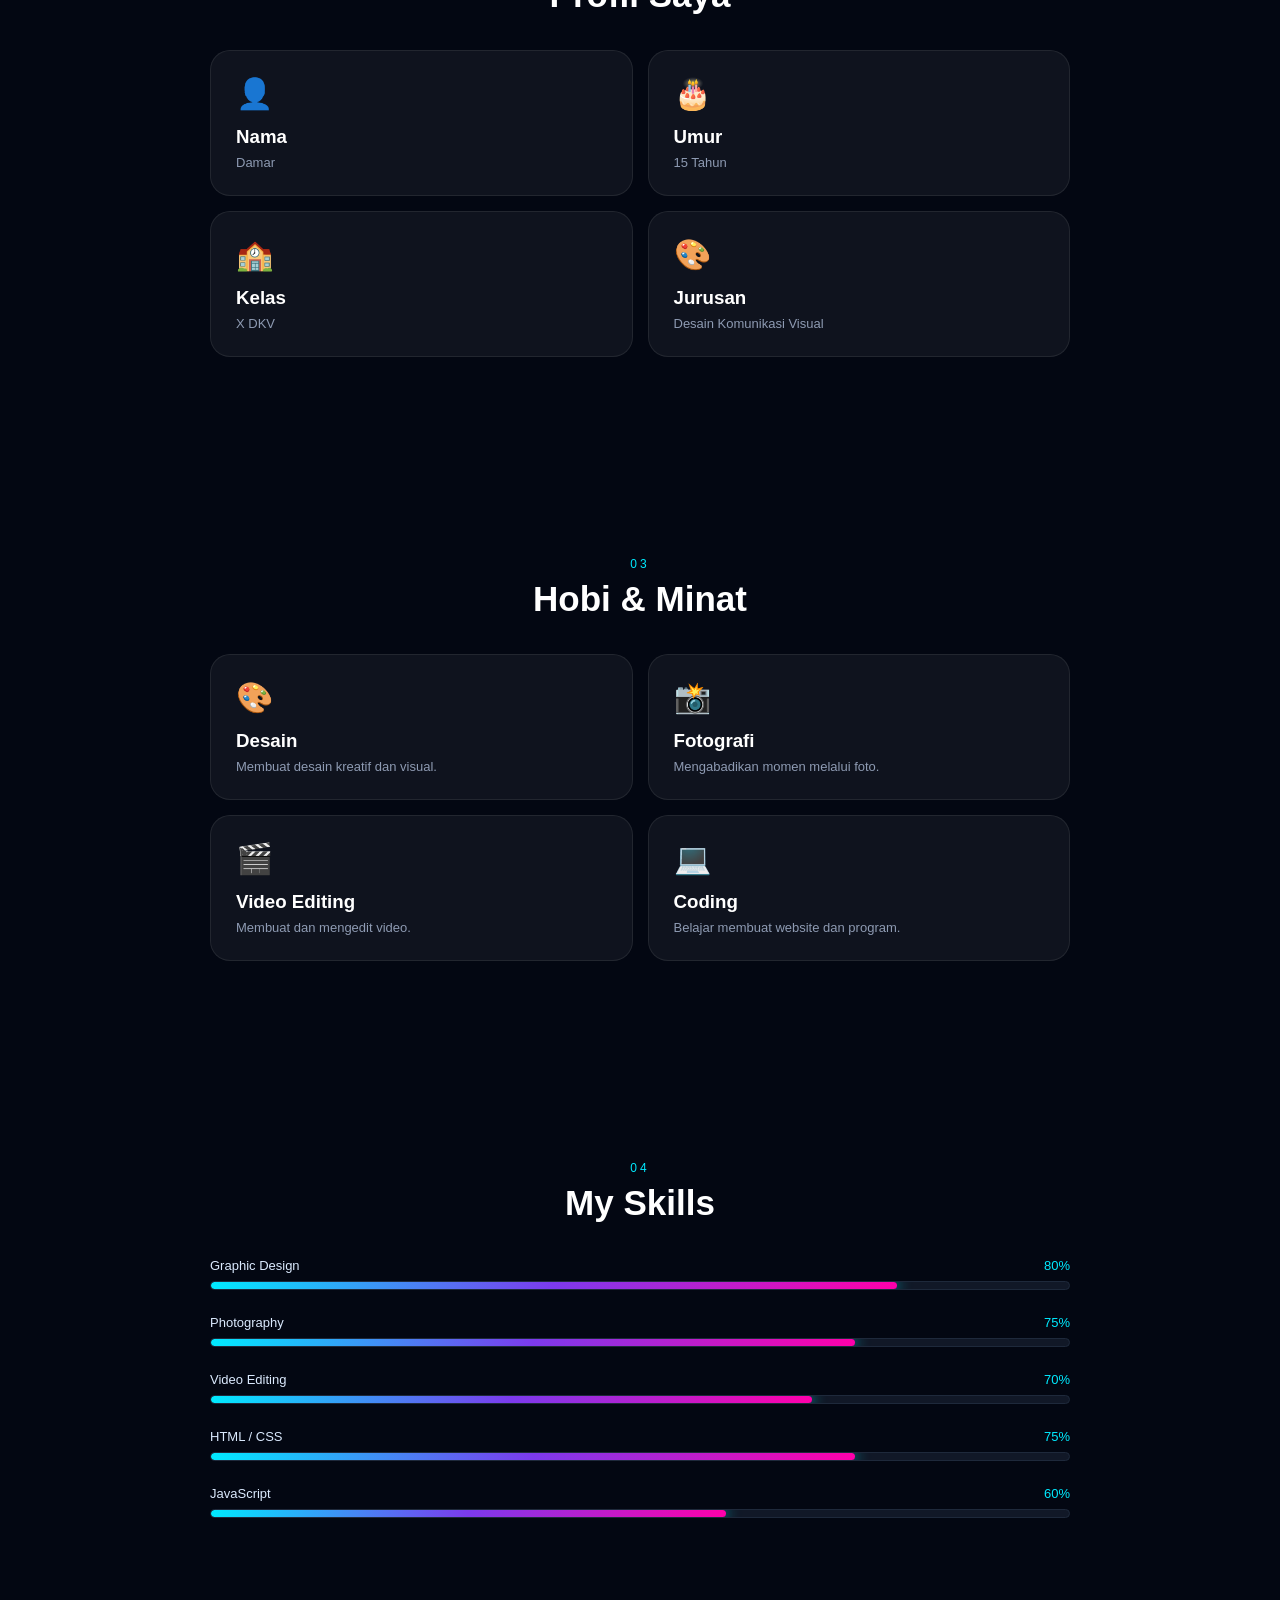
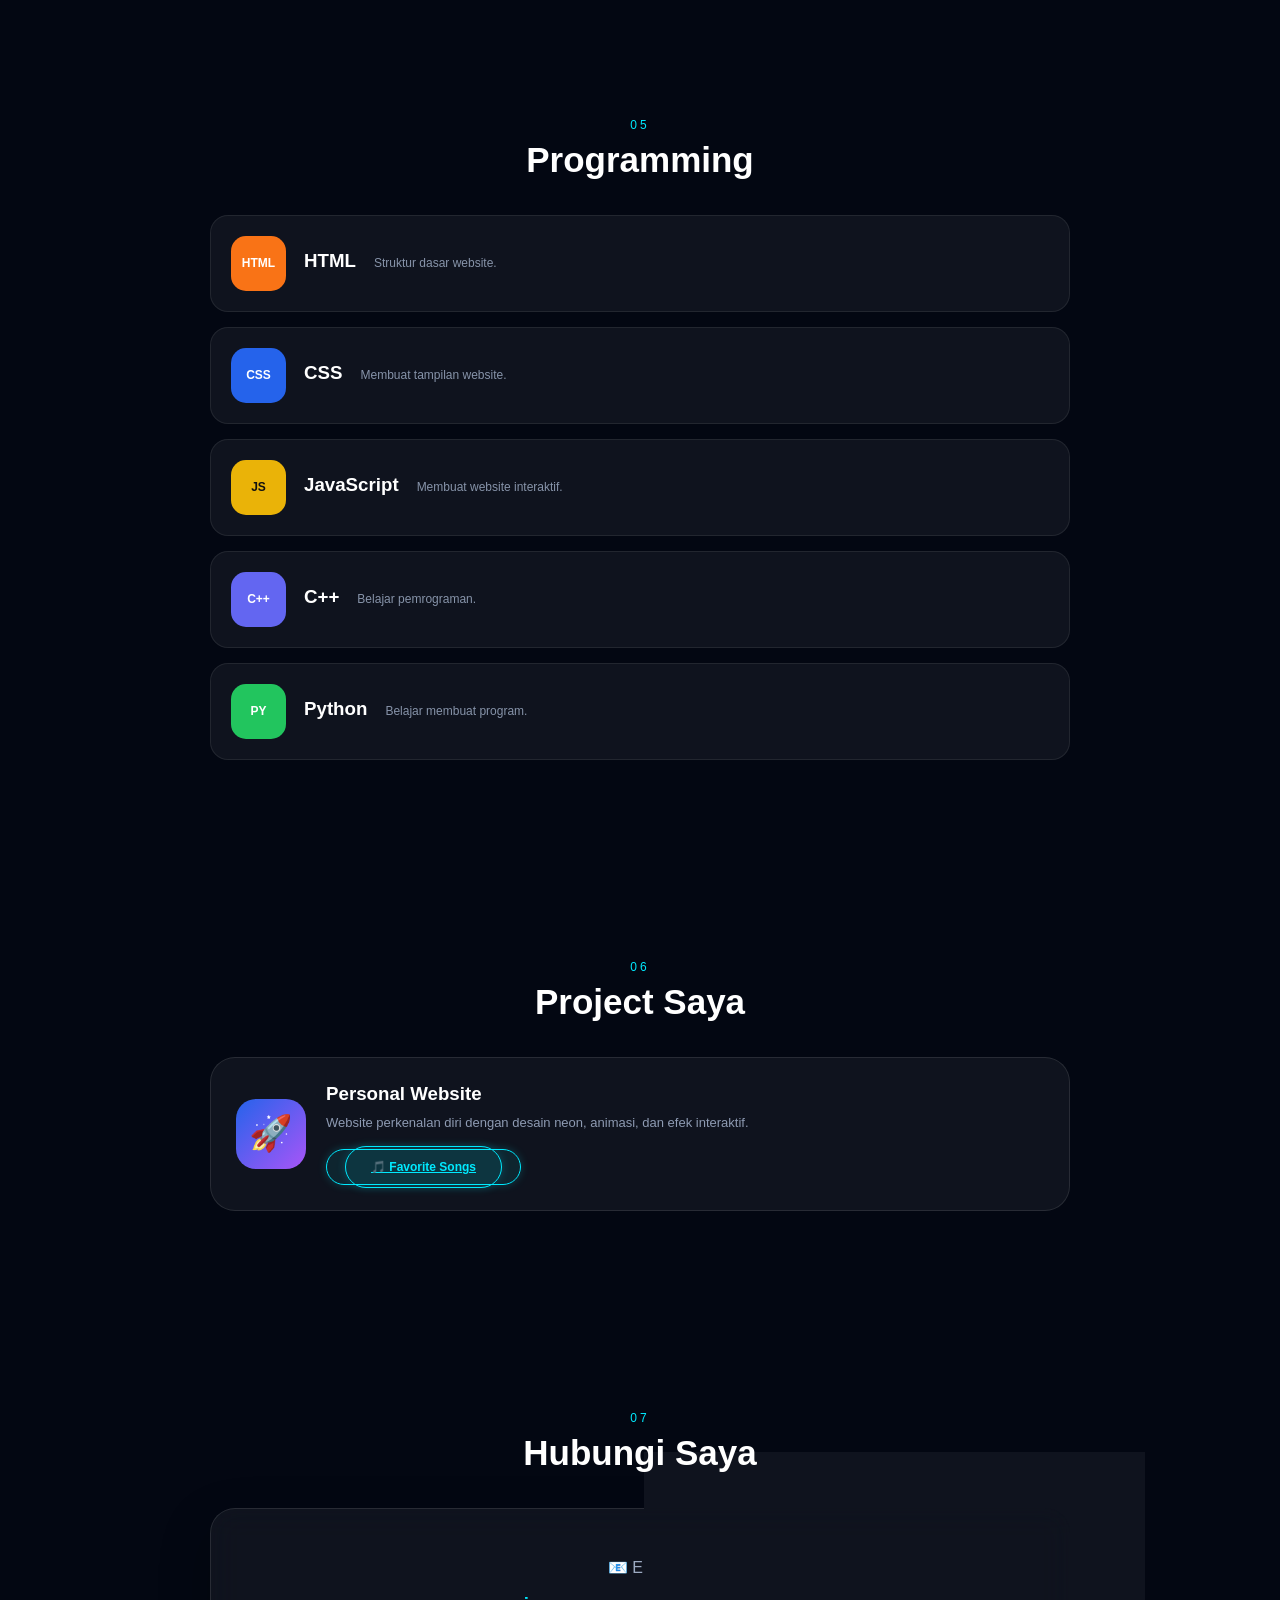
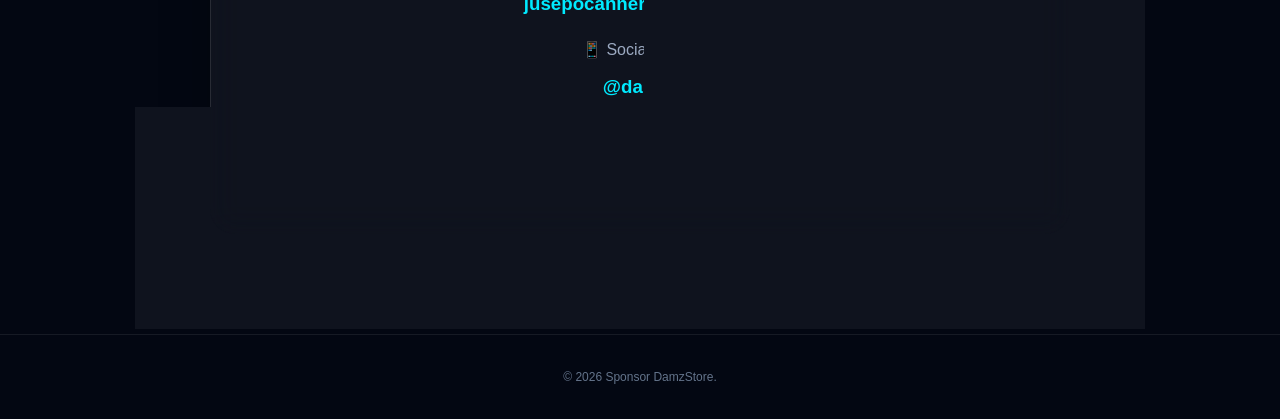
==== commit 23d7f93e: "Update index.html" ====
--- a/index.html
+++ b/index.html
@@ -318,7 +318,9 @@
 
                 <button class="neon-button small"
                     onclick="showMessage()">
-                    Lihat Project
+                    <a href="music.html" class="neon-button">
+    🎵 Favorite Songs
+                    </a>
                 </button>
             </div>
 
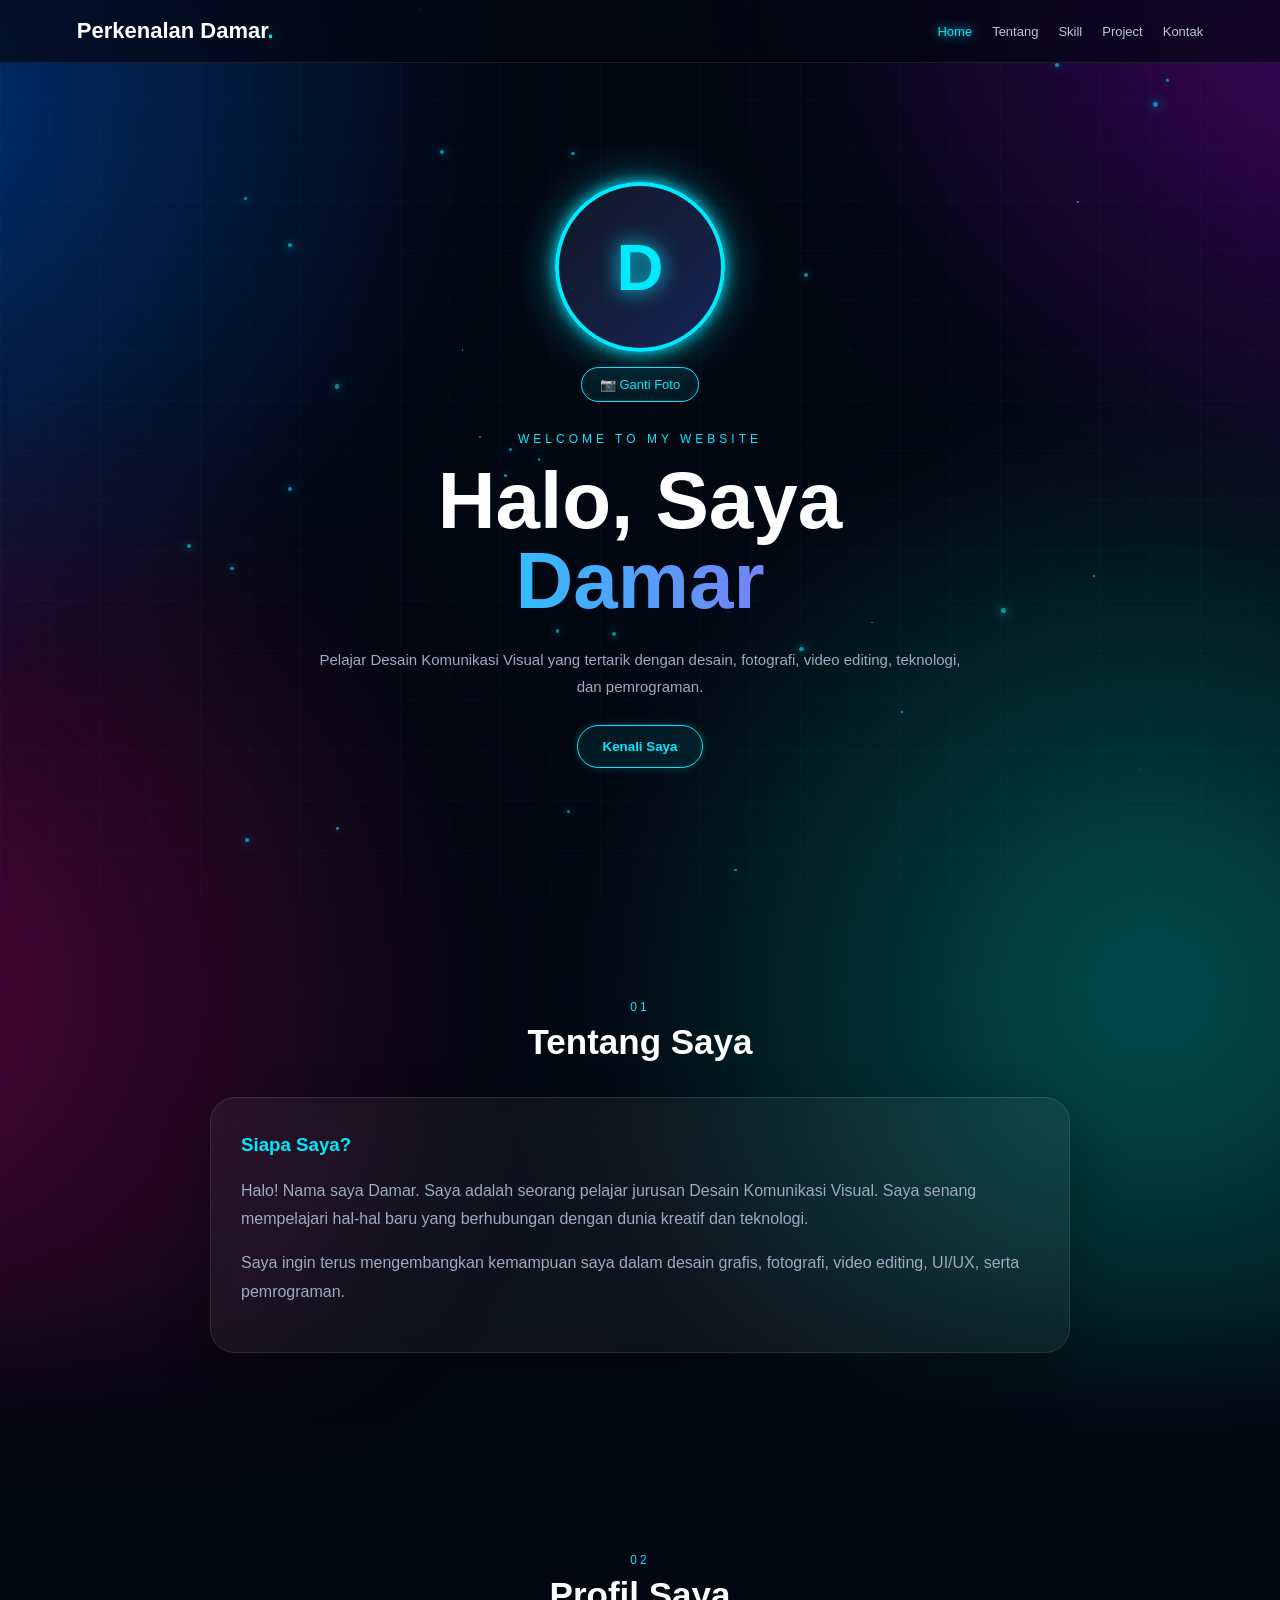
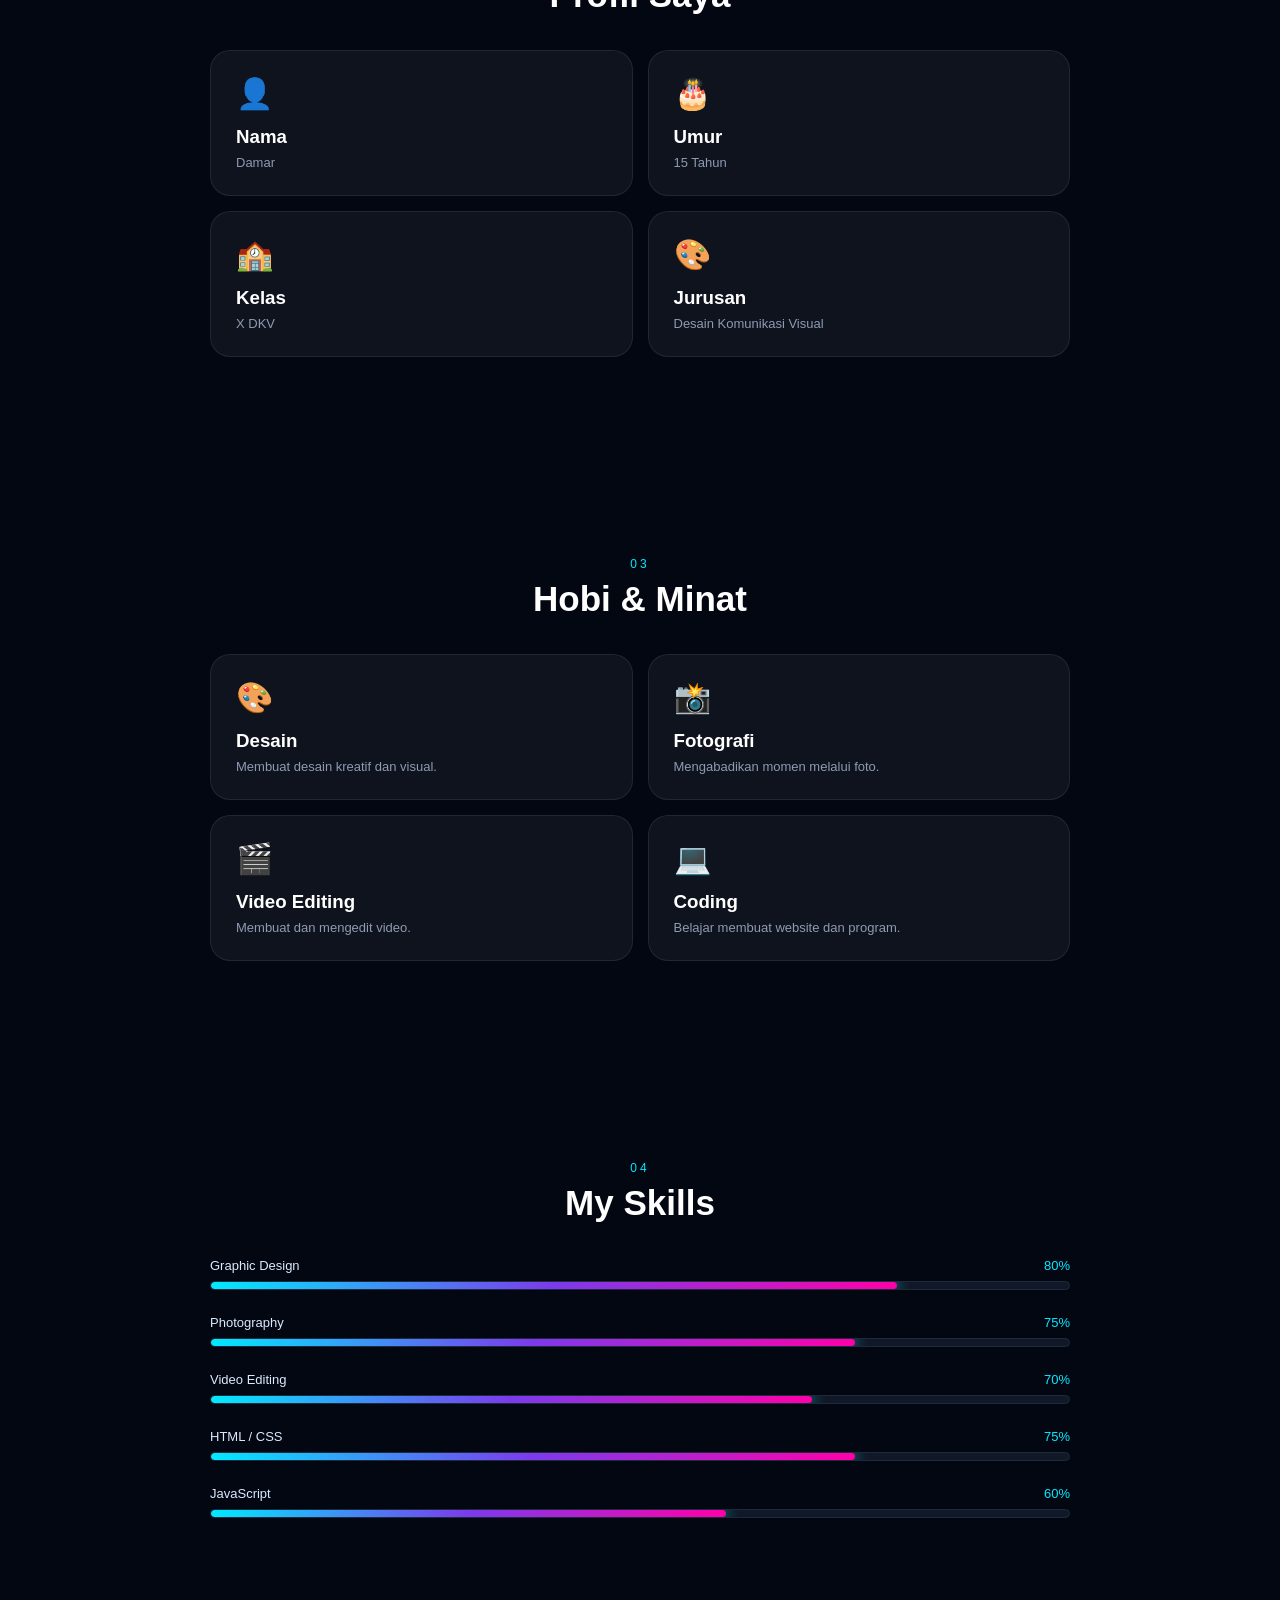
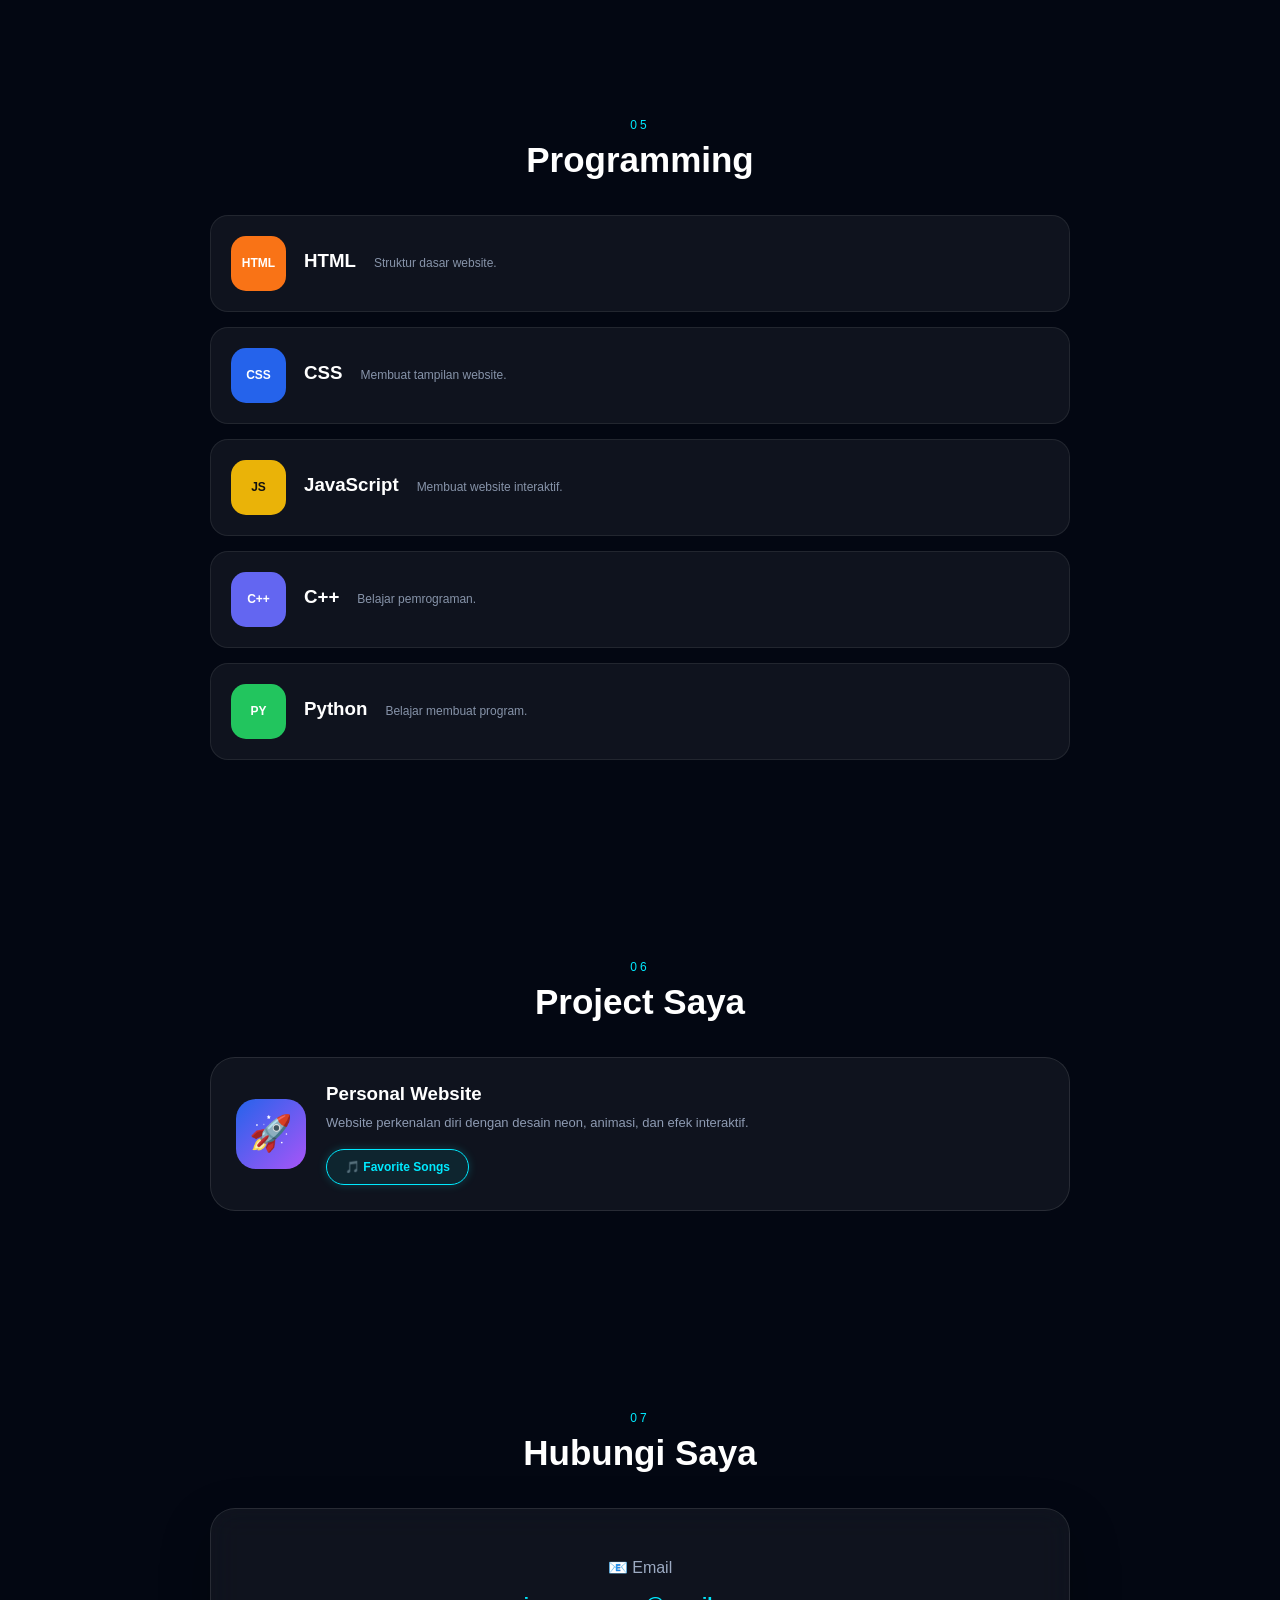
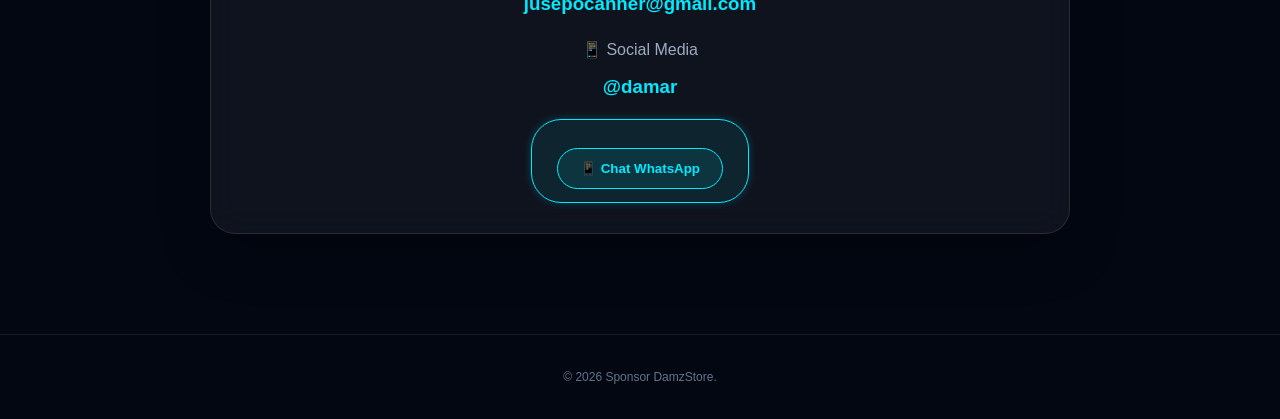
==== commit 1180ba28: "Update index.html" ====
--- a/index.html
+++ b/index.html
@@ -316,8 +316,7 @@
                     neon, animasi, dan efek interaktif.
                 </p>
 
-                <button class="neon-button small"
-                    onclick="showMessage()">
+                <button class="neon-button small
                     <a href="music.html" class="neon-button">
     🎵 Favorite Songs
                     </a>
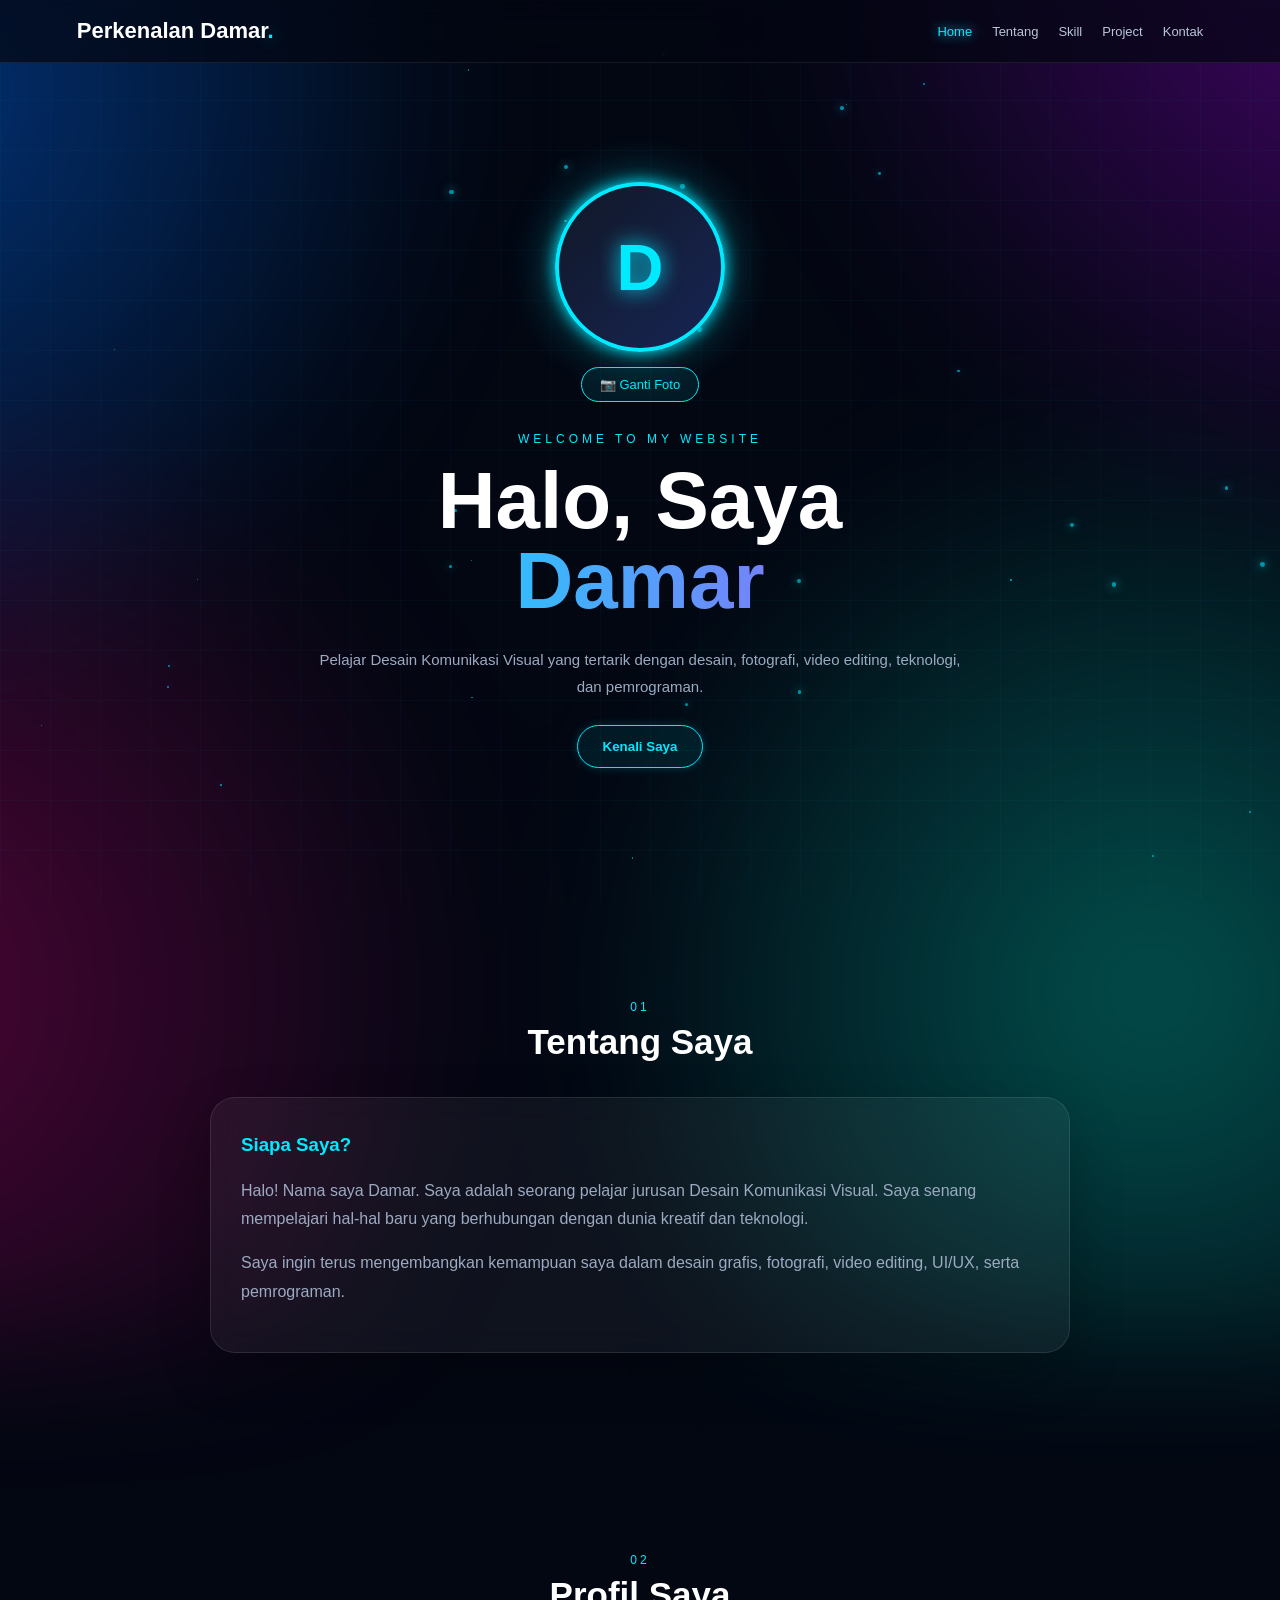
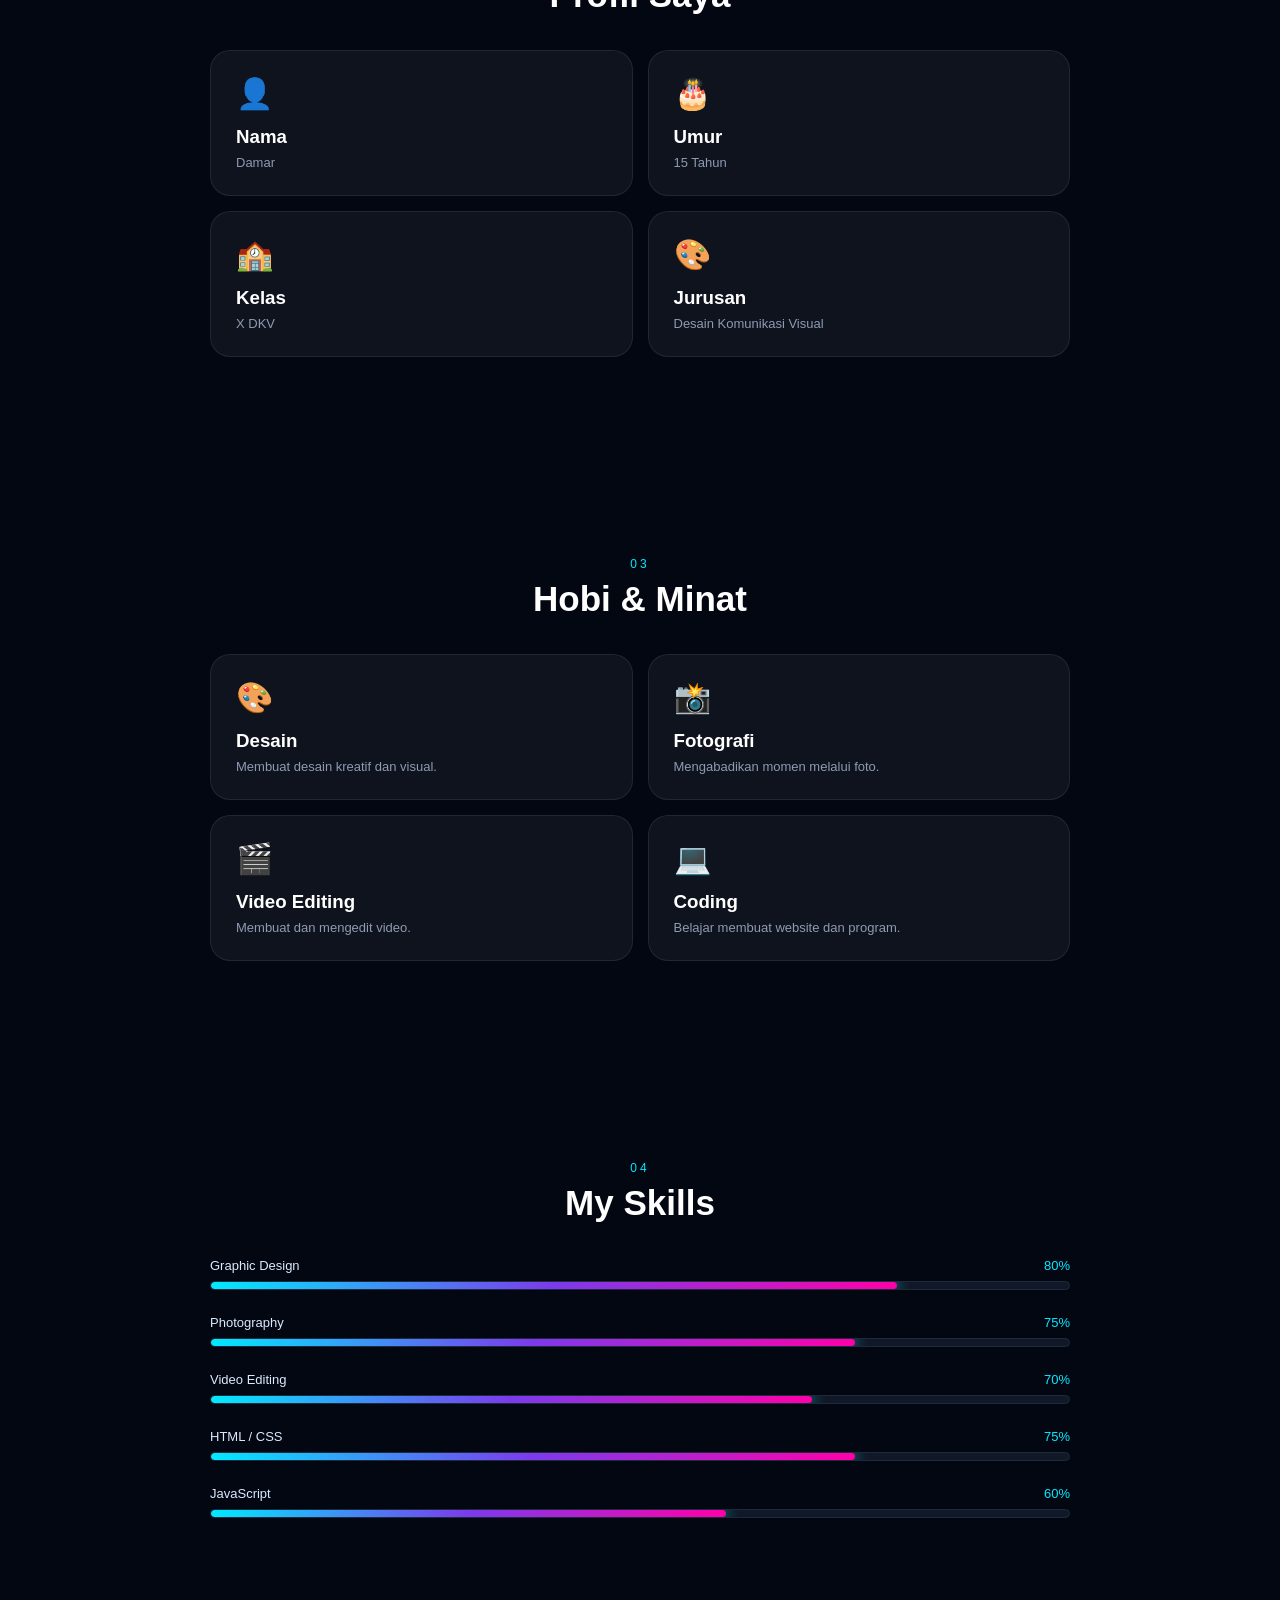
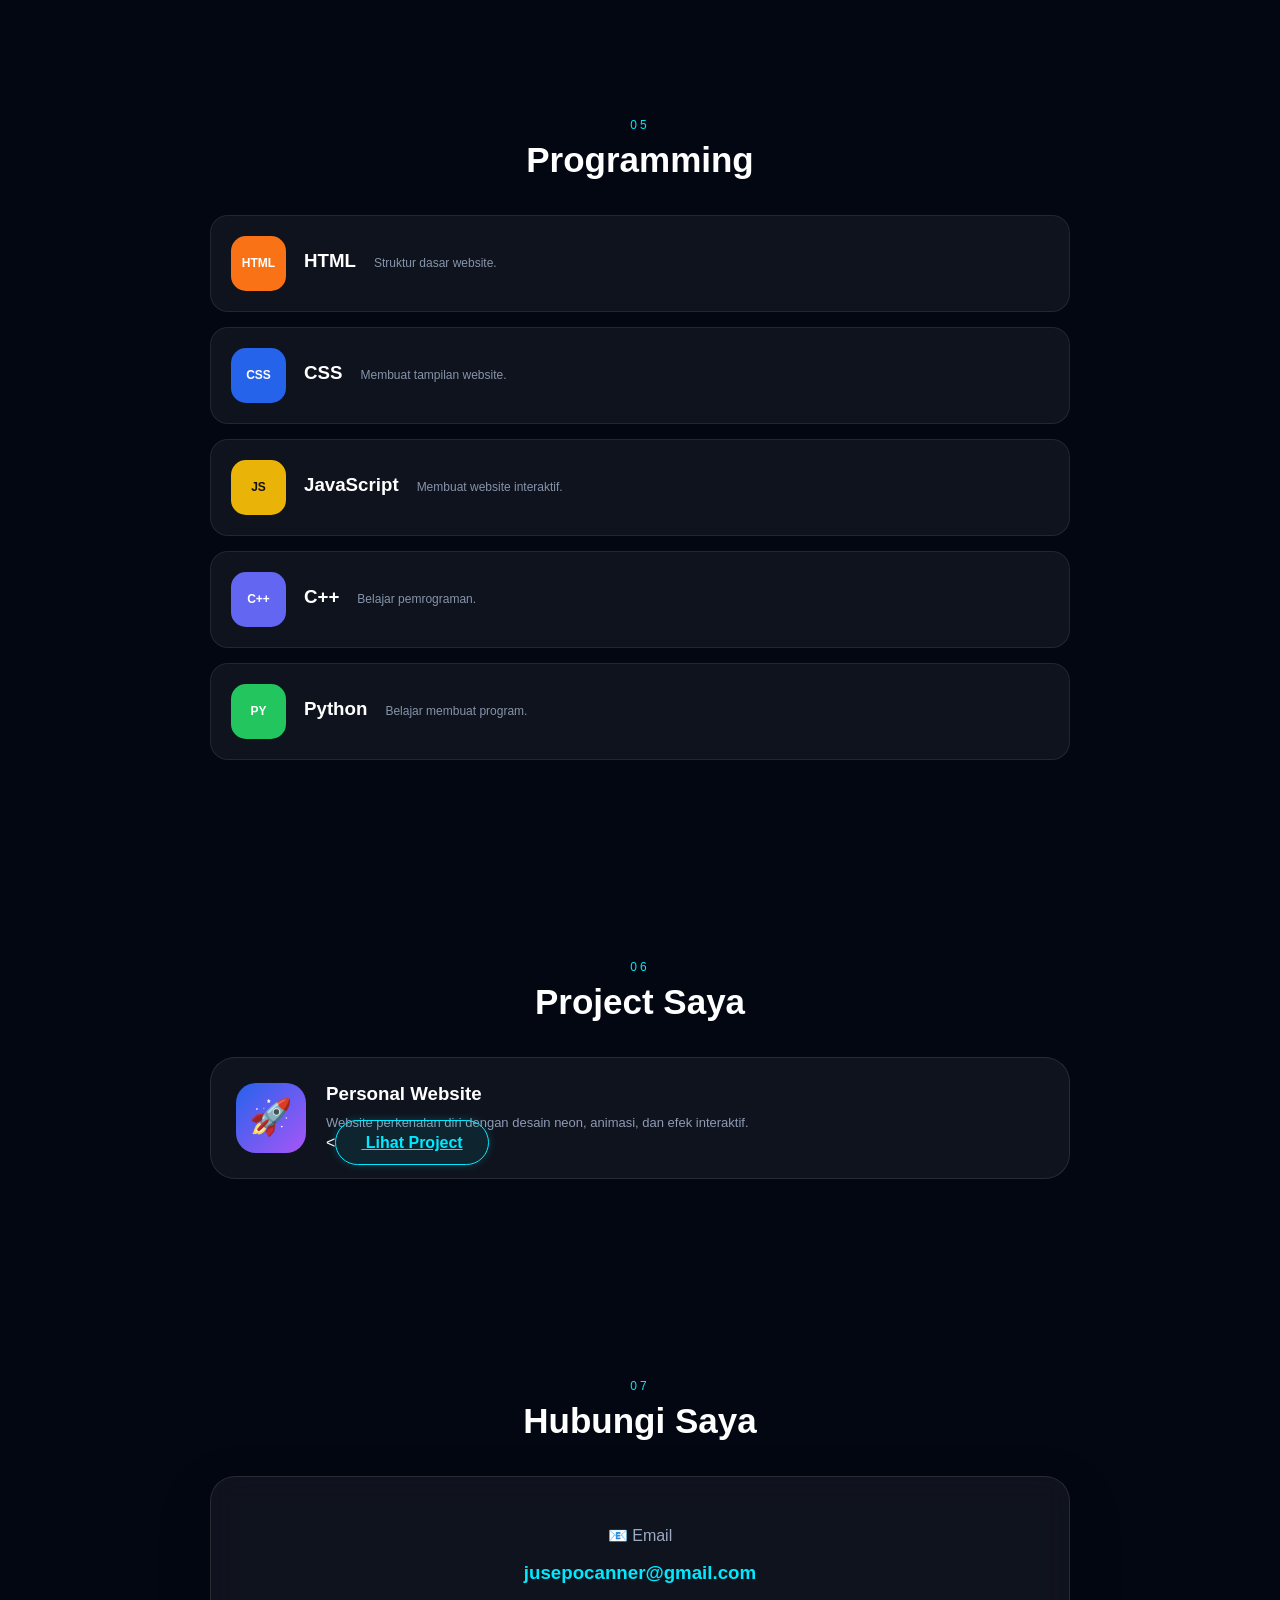
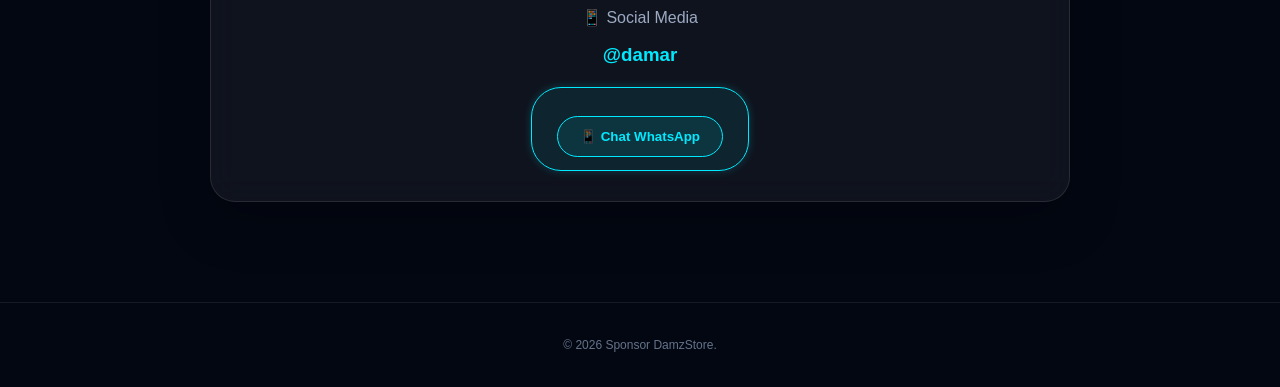
==== commit 956a347b: "Update index.html" ====
--- a/index.html
+++ b/index.html
@@ -316,10 +316,9 @@
                     neon, animasi, dan efek interaktif.
                 </p>
 
-                <button class="neon-button small
-                    <a href="music.html" class="neon-button">
-    🎵 Favorite Songs
-                    </a>
+                <<a href="music.html" class="neon-button">
+    Lihat Project
+                </a>
                 </button>
             </div>
 
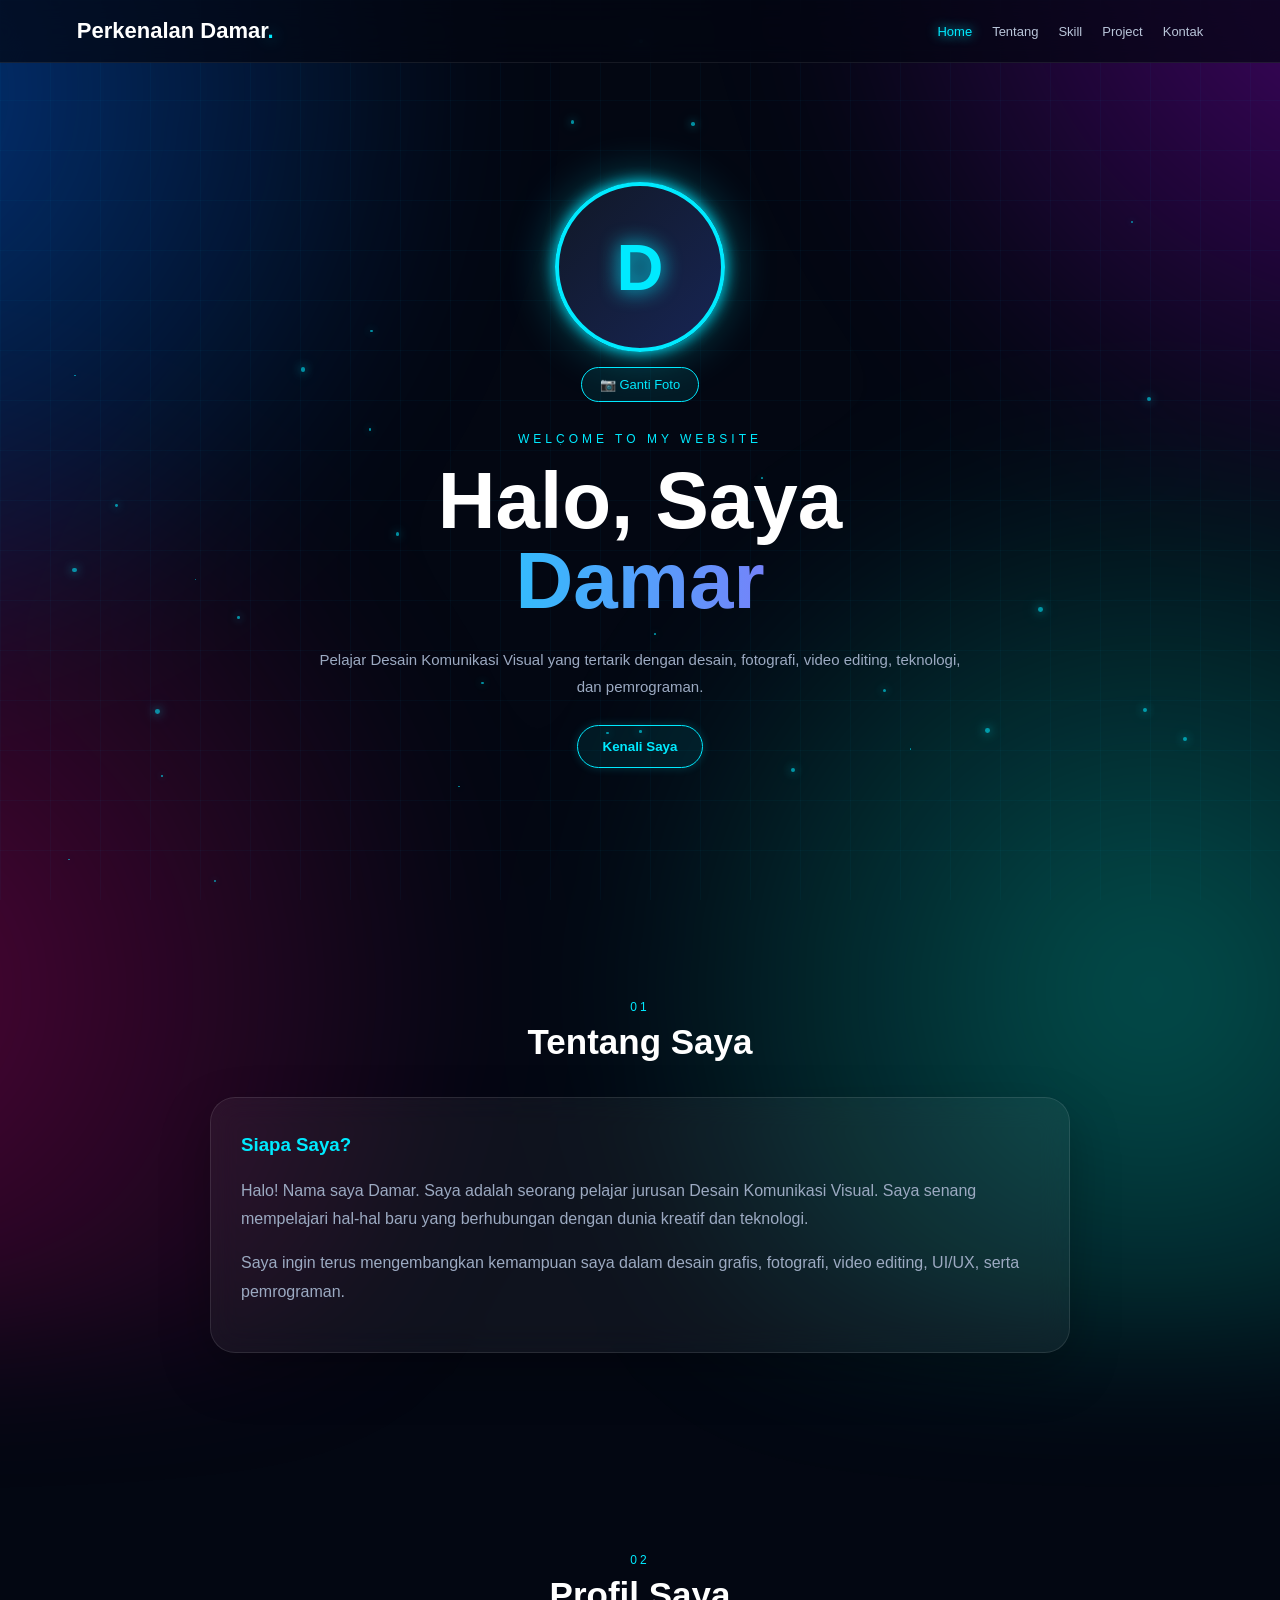
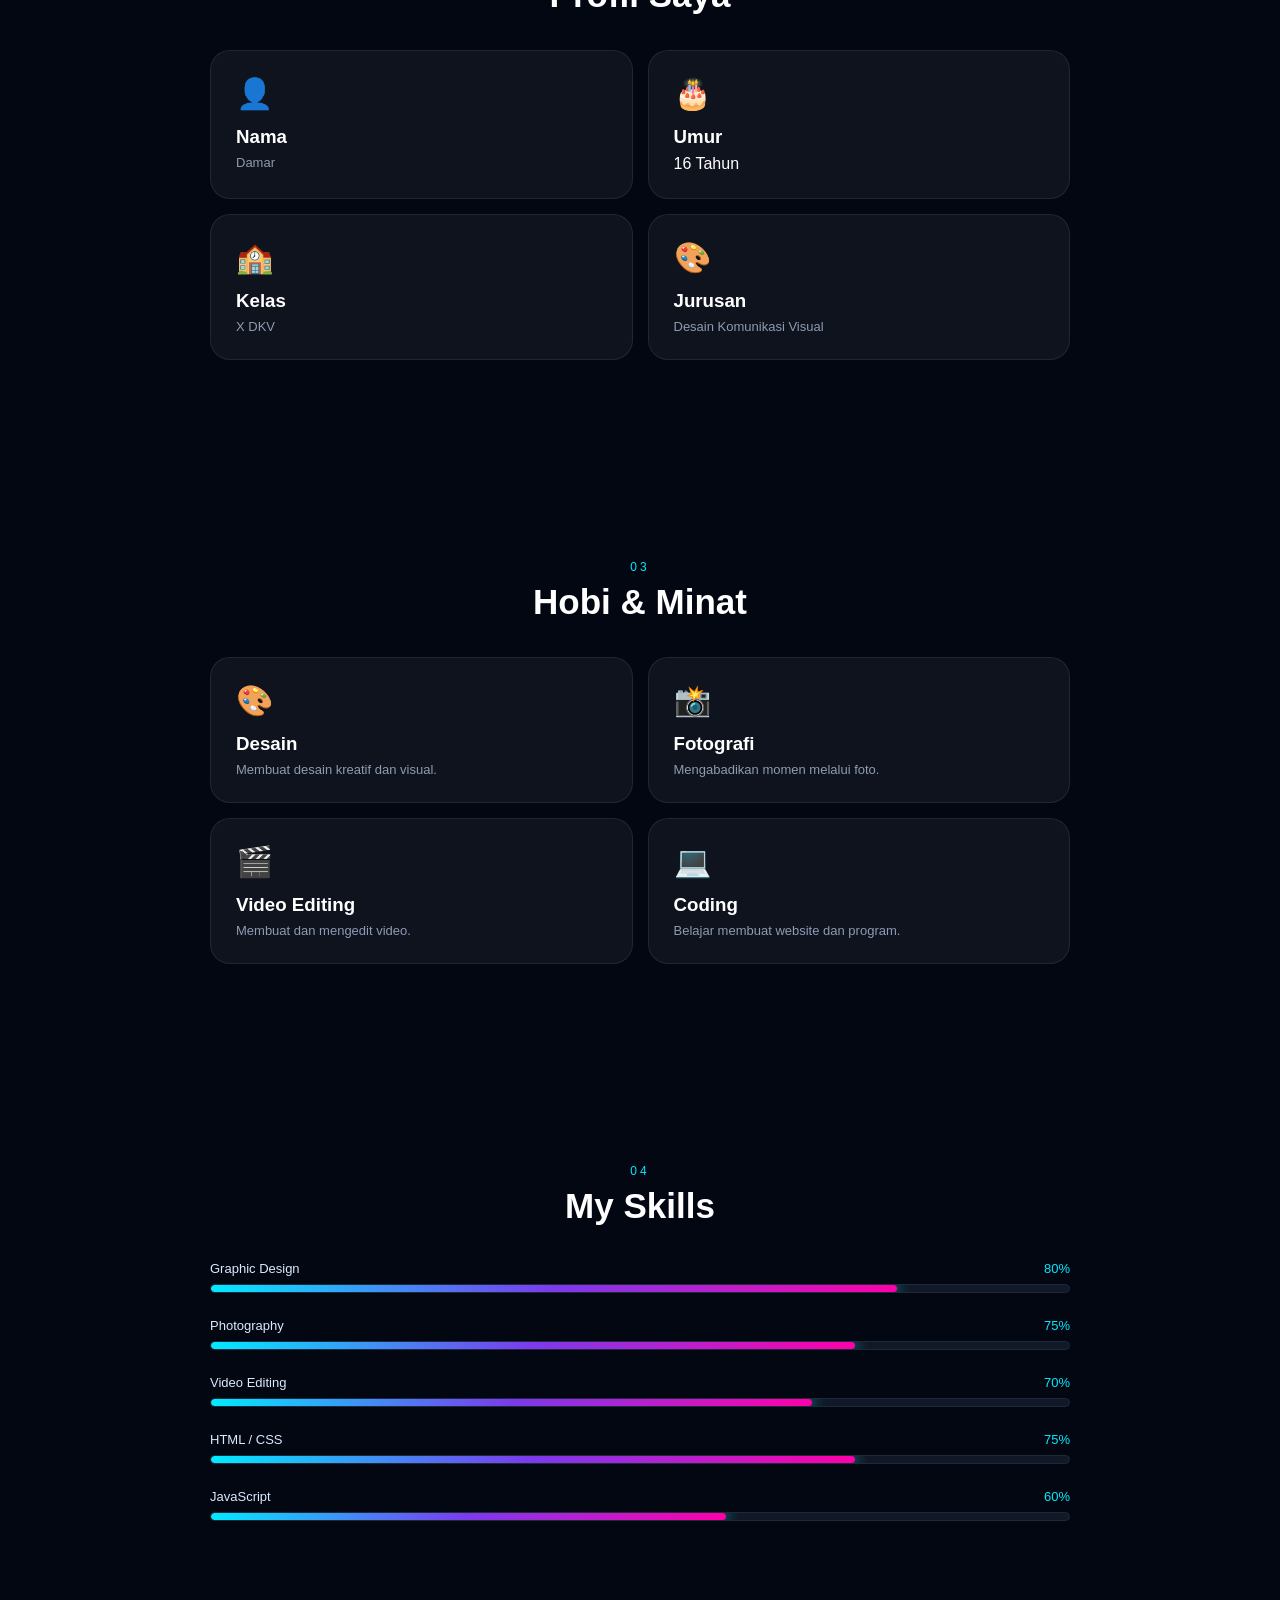
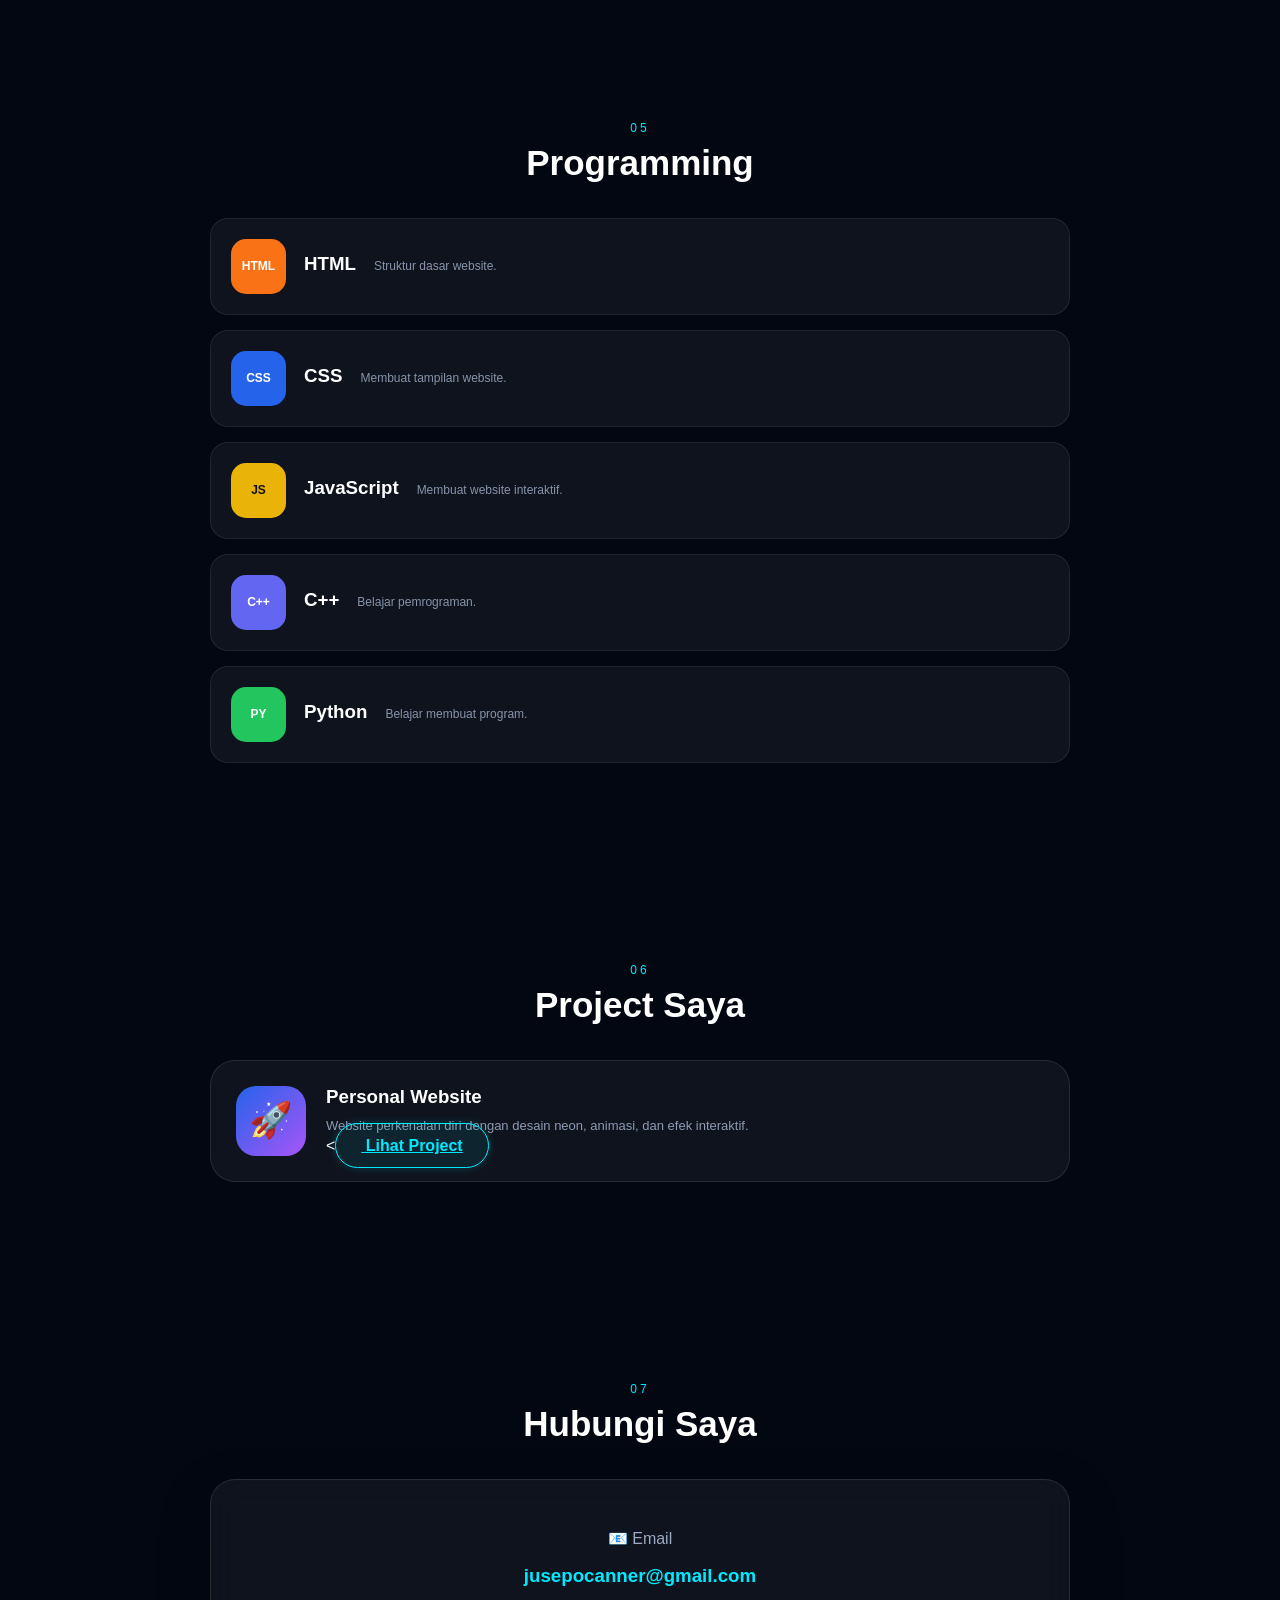
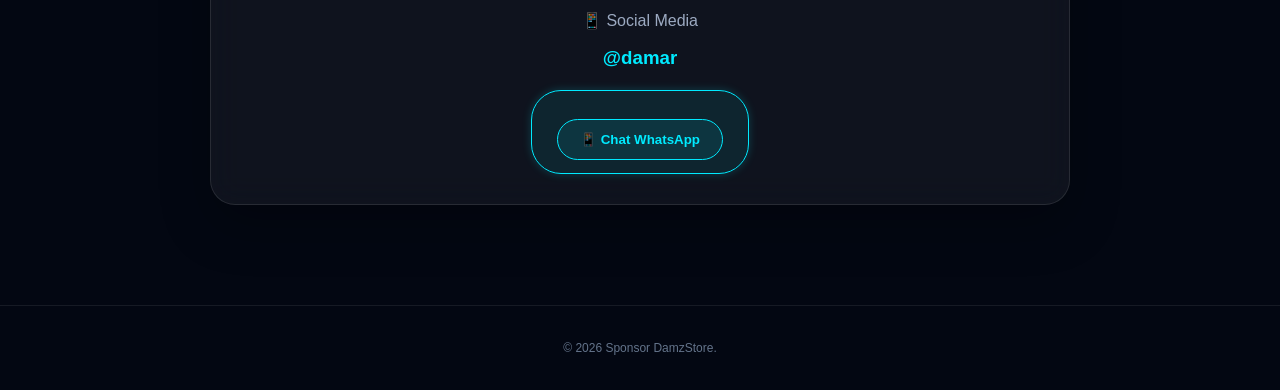
==== commit b58c244d: "Update index.html" ====
--- a/index.html
+++ b/index.html
@@ -120,7 +120,7 @@
             <div class="info-card click-effect">
                 <div class="icon">🎂</div>
                 <h3>Umur</h3>
-                <p>15 Tahun</p>
+                <di>16 Tahun</p>
             </div>
 
             <div class="info-card click-effect">
